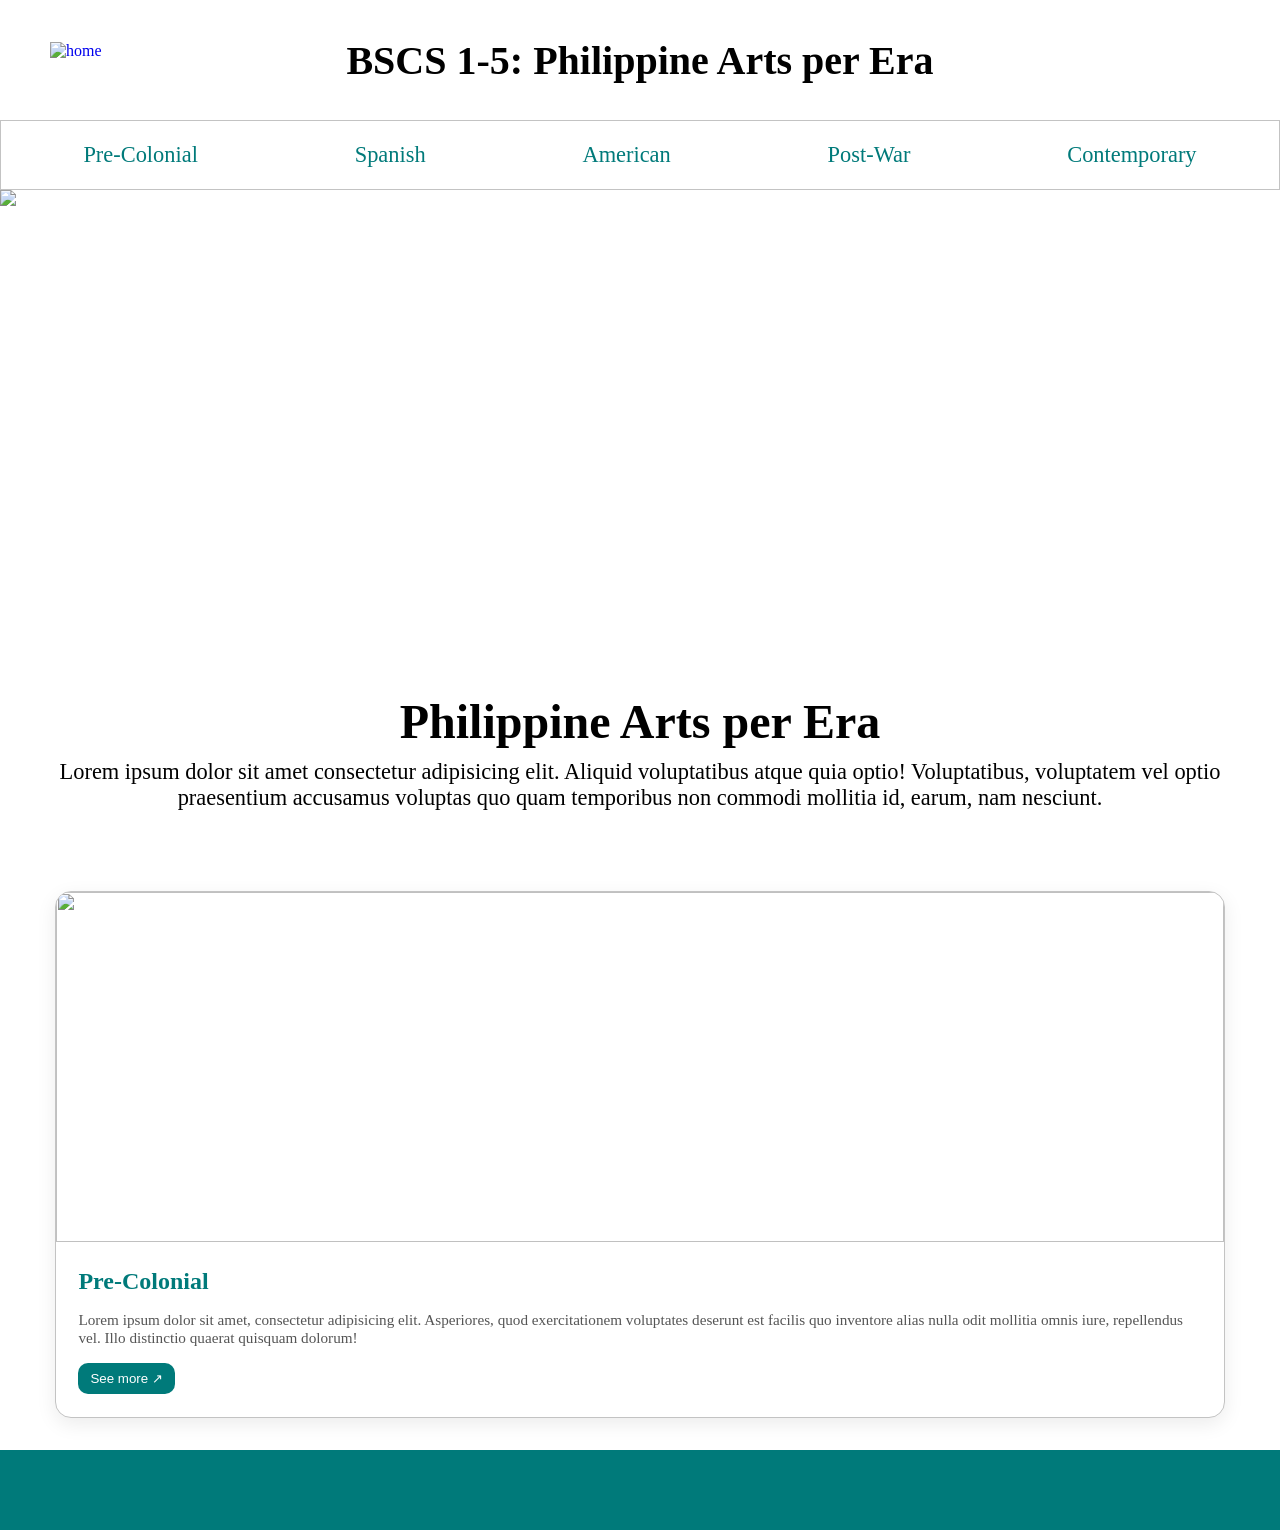
==== index.html @ 831d609d "mm" ====
<!DOCTYPE html>
<html lang="en">
<head>
    <meta charset="UTF-8">
    <meta name="viewport" content="width=device-width, initial-scale=1.0">
    <title>Virtual Art Museum</title>
    <link rel="stylesheet" href="/styles.css">
</head>
<body>
    <nav class="row">
        <div class="nav-contents col">
            <div class="nav-upper row">
                <a class="home-btn" href="/index.html">
                    <img src="/assets/images/home-black.png" alt="home" width="35px">
                </a>
                <h1>BSCS 1-5: Philippine Arts per Era</h1>
            </div>
            <div class="nav-lower row">
                <a href="/era-pages/pre-colonial.html">Pre-Colonial</a>
                <a href="#">Spanish</a>
                <a href="#">American</a>
                <a href="#">Post-War</a>
                <a href="#">Contemporary</a>
            </div>
        </div>
    </nav>

    <main>

        <header class="col">
            <div class="banner">
                <img src="/assets/images/forest-1838705_1920.jpg">
            </div>
            <div class="textbox col">
                <h1>Philippine Arts per Era</h1>
                <p>Lorem ipsum dolor sit amet consectetur adipisicing elit. Aliquid voluptatibus atque quia optio! Voluptatibus, voluptatem vel optio praesentium accusamus voluptas quo quam temporibus non commodi mollitia id, earum, nam nesciunt.</p>
            </div>
        </header>

        <section id="era-board">               

            <article class="era-card col" id="pre-colonial">
                <a class="card-link" href="/era-pages/pre-colonial.html"></a>
                <div class="picture-window">
                    <img src="/assets/images/birds/owl.jpg">
                </div> 
                <div class="textbox col">
                    <h3>Pre-Colonial</h3>
                    <div class="description">
                        Lorem ipsum dolor sit amet, consectetur adipisicing elit. Asperiores, quod exercitationem voluptates deserunt est facilis quo inventore alias nulla odit mollitia omnis iure, repellendus vel. Illo distinctio quaerat quisquam dolorum!
                    </div>
                    <a href="/era-pages/pre-colonial.html">
                        <button>See more ↗</button>
                    </a>
                </div>
            </article>

        </section>

    </main>

    <footer class="row">  

    </footer>
    <script src="script.js"></script>
</body>
</html>
---- styles.css ----
* {
    box-sizing: border-box;
    margin: 0;
    padding: 0;
}
@font-face {
    font-family: kanit;
    src: url(assets/fonts/Kanit-Regular.ttf);
}
html {
    scroll-behavior: smooth;
    scroll-padding-top: 2rem;
}
body {
    overflow-x: hidden;
    font-family: kanit;
}
.row {
    display: flex;
    justify-content: center;
    align-items: center;
    flex-direction: row;
}
.col {
    display: flex;
    justify-content: center;
    align-items: center;
    flex-direction: column;
}
:root {
    --bg-color: white;
    --outline-color: rgb(195, 195, 195);
    --text-color: white;
    --color1: rgb(0, 122, 122);
    --color2: rgb(0, 175, 175);
}


button {
    padding: 8px 12px;
    background-color: var(--color1);
    border-radius: 10px;
    border: none;
    transition: all 0.3s ease;
    color: var(--text-color);
    position: relative;
    z-index: 3;
}
button:hover { 
    background-color: var(--color2);
    scale: 1.1;
    transition: all 0.3s ease;
}
a {
    text-decoration: none;
    z-index: 1;
}



.nav-contents {
    width: 100%;
    background-color: var(--bg-color);
}
.nav-upper {
    height: 120px;
    width: 100%;
    background-color: var(--bg-color);
}
.home-btn {
    position: absolute;
    top: 42px;
    left: 50px;
    margin-right: auto;
    transition: all 0.3s ease;
}
.home-btn:hover {
    scale: 1.1;
    transition: all 0.3s ease;
}
.nav-upper h1 {
    font-size: 2.5rem;
}
.nav-lower {
    height: 70px;
    width: 100%;
    background-color: var(--bg-color);
    border: 1px solid var(--outline-color);
    justify-content: space-around;
    gap: 1.5rem;
    overflow-x: scroll;
    padding: 0 1rem 0 1rem;
    scrollbar-width: thin;
    scrollbar-color: var(--outline-color) var(--bg-color);
}
.nav-lower a {
    color: var(--color1);
    font-size: 1.4rem;
}
.nav-lower a:hover {
    color: var(--color2);
}



header {
    gap: 1rem;
}
.banner {
    height: 440px;
    width: 100vw;
    overflow: hidden;
}
.banner > img {
    object-fit: cover;
    object-position: center;
}
header .textbox {
    padding: 3rem;
    gap: 10px;
    text-align: center;
}
header .textbox h1 {
    font-size: 3rem;
}
header .textbox p {
    font-size: 1.4rem;
}



#era-board {
    display: grid;
    grid-template-columns: repeat(auto-fit, minmax(300px, 1fr));
    gap: 30px;
    padding: 2rem 15px;
    max-width: 1200px;
    margin: 0 auto;
}
.era-card {
    background-color: var(--bg-color);
    border-radius: 16px;
    border: 1px solid var(--outline-color);
    min-height: 365px;
    min-width: 300px;
    justify-content: space-between;
    overflow: hidden;
    box-shadow: 0 6px 20px rgba(0,0,0,0.08);
    transition: transform 0.3s ease, box-shadow 0.3s ease;
    position: relative;

}
.era-card:hover {
    transform: translateY(-12px);
    box-shadow: 0 15px 35px rgba(0,0,0,0.15);
}
.era-card .textbox {
    height: 40%;
    width: 100%;
    padding: 1.4rem;
    gap: 1rem;
    align-items: start;
    justify-content: space-between;
    height: fit-content;
}
.era-card h3 {
    font-size: 1.5rem;
    color: var(--color1);
}
.era-card .description {
    font-size: 0.95rem;
    color: #555;
}
.era-card .picture-window {
    height: fit-content;
    width: 100%;
    overflow: hidden;
}
.picture-window > img {
    object-fit: cover;
    object-position: center;
    height: 350px;
    width: 100%;
}



/* styling for era-pages start */

header .textbox-banner {
    background-color: var(--color1);
    width: 100%;
    padding: 5rem 2rem;
    gap: 10px;
    text-align: center;
}
header .textbox-banner * {
    color: var(--text-color);
}
header .textbox-banner h1 {
    font-size: 2.8rem;
}
header .textbox-banner p {
    font-size: 1.3rem;
}


.featured-art-form, .featured {
  max-width: 1000px;
  margin: 0 auto 50px;
  text-align: center;
  padding: 20px;
  font-size: 1.5rem;
}
.featured-art-form h2, .featured h2 {
    margin: 2.5rem;
}
.featured-card {
  display: flex;
  background: white;
  border-radius: 16px;
  overflow: hidden;
  box-shadow: 0 10px 30px rgba(0,0,0,0.12);
  transition: transform 0.3s ease, box-shadow 0.3s ease;
  max-width: 800px;
  margin: 0 auto;
  z-index: 5;
}
.featured-card:hover {
  transform: translateY(-10px);
  box-shadow: 0 20px 40px rgba(0,0,0,0.18);
}
.featured-card img {
  width: 45%;
  height: auto;
  object-fit: cover;
}
.featured-card > div {
  padding: 30px;
  flex: 1;
  text-align: left;
}
.featured-card h3 {
  margin: 0 0 15px;
  color: var(--color1);
  font-size: 1.8rem;
}
.featured-card p {
  margin: 0;
  font-size: 1.1rem;
  color: #444;
}



.art-form-list {
  max-width: 1200px;
  margin: 0 auto;
  padding-bottom: 2rem;
}
.art-form-list h2 {
  text-align: center;
  margin-bottom: 40px;
  font-size: 2.2rem;
  color: #333;
}

.art-form-grid {
  display: grid;
  grid-template-columns: repeat(auto-fit, minmax(300px, 1fr));
  gap: 30px;
  padding: 0 15px;
}
.art-form-card {
  background: white;
  border-radius: 16px;
  overflow: hidden;
  box-shadow: 0 6px 20px rgba(0,0,0,0.08);
  transition: transform 0.3s ease, box-shadow 0.3s ease;
  transform: translateY(0);
  text-align: center;
  border: 1px solid var(--outline-color);
  height: fit-content;
  min-height: 400px;
  position: relative;
}
.art-form-card:hover {
  transform: translateY(-12px);
  box-shadow: 0 15px 35px rgba(0,0,0,0.15);
}
.art-form-card img {
  width: 100%;
  height: 220px;
  object-fit: cover;
}
.art-form-card h3 {
  margin: 20px 15px 10px;
  font-size: 1.4rem;
  color: var(--color1);
}
.art-form-card p {
  padding: 0 20px 25px;
  margin: 0;
  color: #555;
  font-size: 1rem;
}
.art-form-card button {
    margin-bottom: 1rem;
}
.card-link {
    position: absolute;
    inset: 0;
    z-index: 1;
}

/* styling for era-pages end */



/* footer start */

footer {
    background-color: var(--color1);
    text-align: left;
    padding: 2.5rem;
    color: var(--text-color);
    justify-content: space-evenly;
    flex-wrap: wrap;
    gap: 2rem;
}
footer > * {
    min-width: 300px;
}
footer a {
    color: var(--bg-color);
}

/* footer end */



/* medias start (for responsiveness) */

@media (max-width: 768px) {
    .featured-card {
        flex-direction: column;
    }
    .featured-card img {
        width: 100%;
    }
}
@media screen and (max-width: 750px) {
    .home-btn {
        left: 25px;
    }
    .nav-upper h1 {
        font-size: 2rem;
    }
}
@media screen and (max-width: 500px) {
    .home-btn {
        top: 48px;
    }
    .home-btn img {
        width: 25px;
    }
    .nav-upper h1 {
        font-size: 1.8rem;
    }
}

/* medias end */
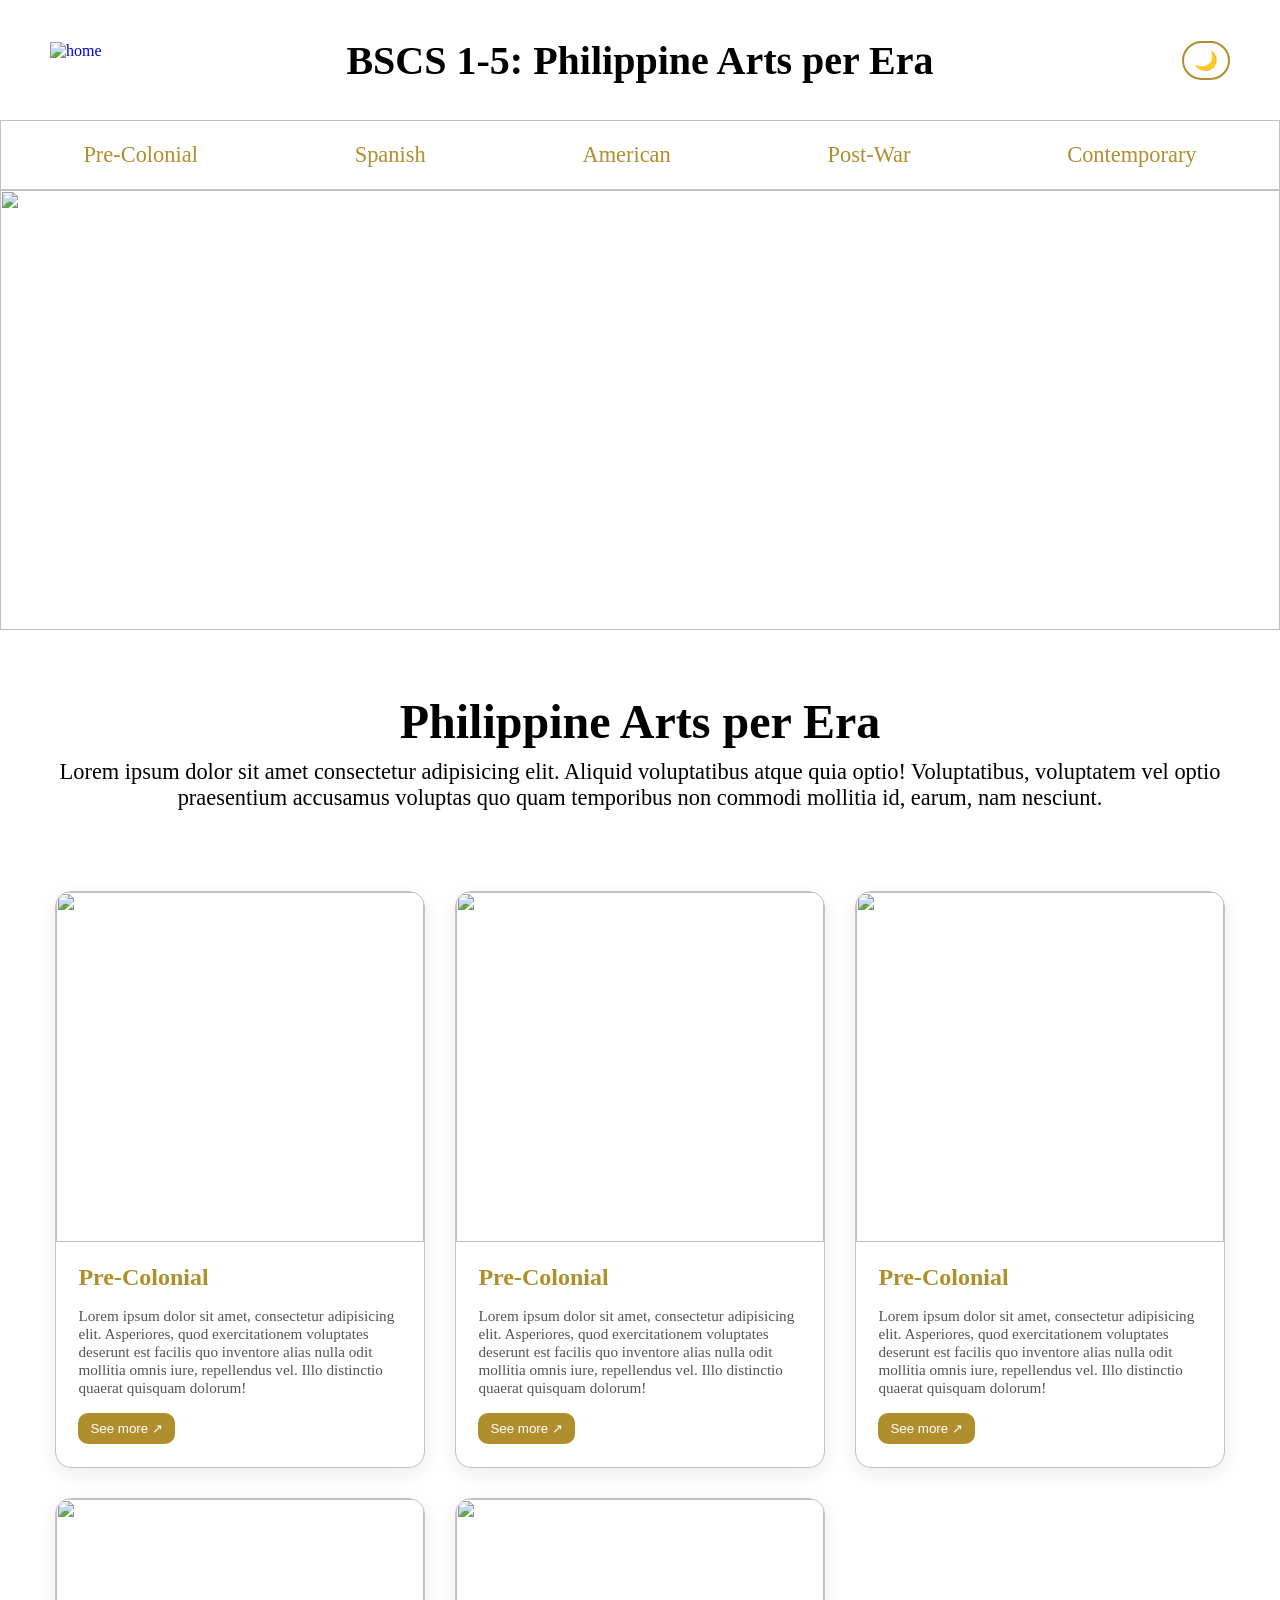
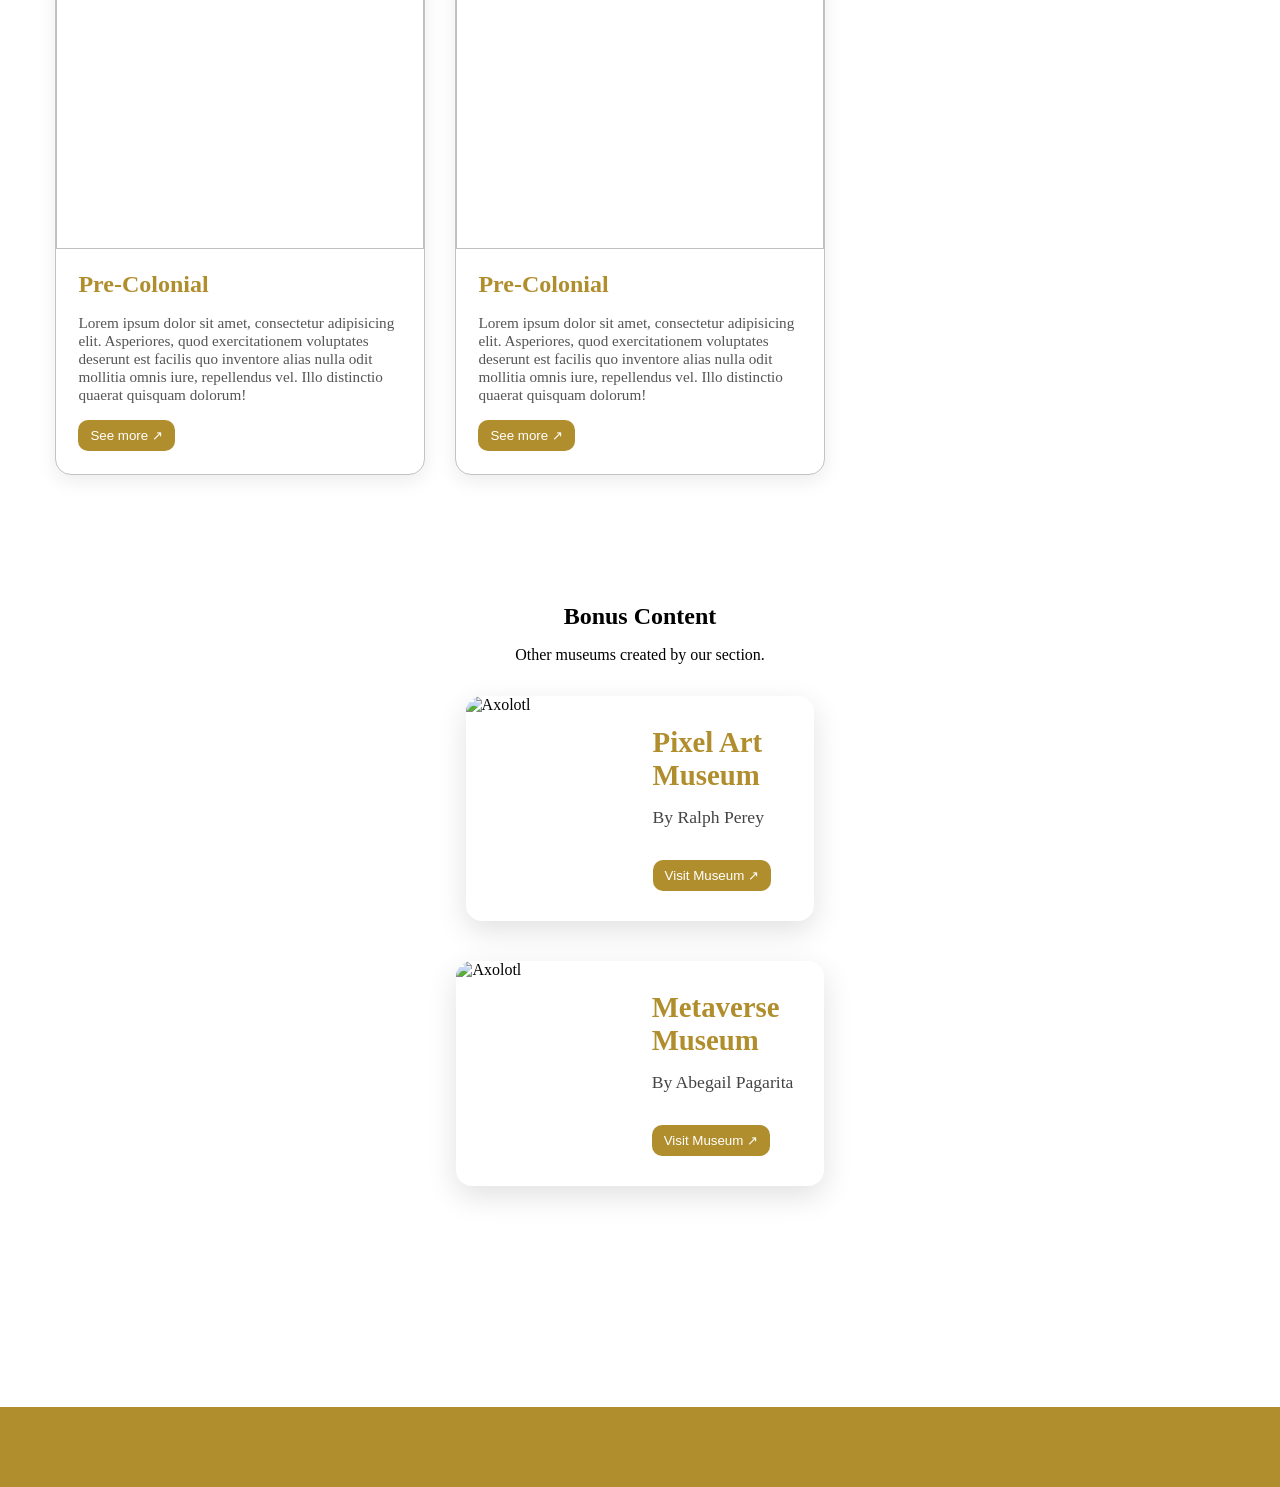
==== commit 29f33cdf: "add snap scroll, bonus section, mobile text fixes." ====
--- a/index.html
+++ b/index.html
@@ -14,6 +14,7 @@
                     <img src="/assets/images/home-black.png" alt="home" width="35px">
                 </a>
                 <h1>BSCS 1-5: Philippine Arts per Era</h1>
+                <button class="theme-toggle" id="theme-toggle">🌙</button> 
             </div>
             <div class="nav-lower row">
                 <a href="/era-pages/pre-colonial.html">Pre-Colonial</a>
@@ -49,12 +50,99 @@
                     <div class="description">
                         Lorem ipsum dolor sit amet, consectetur adipisicing elit. Asperiores, quod exercitationem voluptates deserunt est facilis quo inventore alias nulla odit mollitia omnis iure, repellendus vel. Illo distinctio quaerat quisquam dolorum!
                     </div>
-                    <a href="/era-pages/pre-colonial.html">
-                        <button>See more ↗</button>
-                    </a>
+                    <button onclick="window.location.href='/era-pages/pre-colonial.html'">See more ↗</button>
                 </div>
             </article>
 
+            <article class="era-card col" id="spanish">
+                <a class="card-link" href="/era-pages/pre-colonial.html"></a>
+                <div class="picture-window">
+                    <img src="/assets/images/birds/owl.jpg">
+                </div> 
+                <div class="textbox col">
+                    <h3>Pre-Colonial</h3>
+                    <div class="description">
+                        Lorem ipsum dolor sit amet, consectetur adipisicing elit. Asperiores, quod exercitationem voluptates deserunt est facilis quo inventore alias nulla odit mollitia omnis iure, repellendus vel. Illo distinctio quaerat quisquam dolorum!
+                    </div>
+                    <button onclick="window.location.href='/era-pages/pre-colonial.html'">See more ↗</button>
+                </div>
+            </article>
+
+            <article class="era-card col" id="american">
+                <a class="card-link" href="/era-pages/pre-colonial.html"></a>
+                <div class="picture-window">
+                    <img src="/assets/images/birds/owl.jpg">
+                </div> 
+                <div class="textbox col">
+                    <h3>Pre-Colonial</h3>
+                    <div class="description">
+                        Lorem ipsum dolor sit amet, consectetur adipisicing elit. Asperiores, quod exercitationem voluptates deserunt est facilis quo inventore alias nulla odit mollitia omnis iure, repellendus vel. Illo distinctio quaerat quisquam dolorum!
+                    </div>
+                    <button onclick="window.location.href='/era-pages/pre-colonial.html'">See more ↗</button>
+                </div>
+            </article>
+
+            <article class="era-card col" id="post-war">
+                <a class="card-link" href="/era-pages/pre-colonial.html"></a>
+                <div class="picture-window">
+                    <img src="/assets/images/birds/owl.jpg">
+                </div> 
+                <div class="textbox col">
+                    <h3>Pre-Colonial</h3>
+                    <div class="description">
+                        Lorem ipsum dolor sit amet, consectetur adipisicing elit. Asperiores, quod exercitationem voluptates deserunt est facilis quo inventore alias nulla odit mollitia omnis iure, repellendus vel. Illo distinctio quaerat quisquam dolorum!
+                    </div>
+                    <button onclick="window.location.href='/era-pages/pre-colonial.html'">See more ↗</button>
+                </div>
+            </article>
+
+            <article class="era-card col" id="contemporary">
+                <a class="card-link" href="/era-pages/pre-colonial.html"></a>
+                <div class="picture-window">
+                    <img src="/assets/images/birds/owl.jpg">
+                </div> 
+                <div class="textbox col">
+                    <h3>Pre-Colonial</h3>
+                    <div class="description">
+                        Lorem ipsum dolor sit amet, consectetur adipisicing elit. Asperiores, quod exercitationem voluptates deserunt est facilis quo inventore alias nulla odit mollitia omnis iure, repellendus vel. Illo distinctio quaerat quisquam dolorum!
+                    </div>
+                    <button onclick="window.location.href='/era-pages/pre-colonial.html'">See more ↗</button>
+                </div>
+            </article>
+
+        </section>
+
+        <section id="bonus-content">
+            <div class="textbox col">
+                <h1>Bonus Content</h1>
+                <p>Other museums created by our section.</p>
+            </div>
+            <div class="bonus-div col">
+
+                <article class="featured-card">
+                    <img src="/assets/images/amphibians/axolot.jpg" alt="Axolotl">
+                    <div>
+                        <h3>Pixel Art Museum</h3>
+                        <p>
+                            By Ralph Perey
+                        </p>
+                        <button>Visit Museum ↗</button>
+                    </div>
+                </article>
+
+                <article class="featured-card">
+                    <img src="/assets/images/amphibians/axolot.jpg" alt="Axolotl">
+                    <div>
+                        <h3>Metaverse Museum</h3>
+                        <p>
+                            By Abegail Pagarita
+                        </p>
+                        <button>Visit Museum ↗</button>
+                    </div>
+                </article>
+
+             
+            </div>
         </section>
 
     </main>
@@ -64,4 +152,7 @@
     </footer>
     <script src="script.js"></script>
 </body>
-</html>+</html>
+
+
+
--- a/styles.css
+++ b/styles.css
@@ -7,9 +7,23 @@
     font-family: kanit;
     src: url(assets/fonts/Kanit-Regular.ttf);
 }
+
+/* FADE UP ANIMATION PARA SA WHOLE WEBSITE START */
+@keyframes fadeUp {
+    from {
+        opacity: 0;
+        transform: translateY(30px);
+    }
+    to {
+        opacity: 1;
+        transform: translateY(0);
+    }
+}
+
+/* FADE UP ANIMATION PARA SA WHOLE WEBSITE END */
 html {
     scroll-behavior: smooth;
-    scroll-padding-top: 2rem;
+    scroll-snap-type: y proximity;
 }
 body {
     overflow-x: hidden;
@@ -31,8 +45,8 @@
     --bg-color: white;
     --outline-color: rgb(195, 195, 195);
     --text-color: white;
-    --color1: rgb(0, 122, 122);
-    --color2: rgb(0, 175, 175);
+    --color1: rgb(177, 142, 45);
+    --color2: rgb(136, 104, 0);
 }
 
 
@@ -48,8 +62,8 @@
 }
 button:hover { 
     background-color: var(--color2);
+    transition: all 0.3s ease;
     scale: 1.1;
-    transition: all 0.3s ease;
 }
 a {
     text-decoration: none;
@@ -57,6 +71,9 @@
 }
 
 
+nav {
+    scroll-snap-align: start;
+}
 
 .nav-contents {
     width: 100%;
@@ -107,11 +124,18 @@
     gap: 1rem;
 }
 .banner {
+    display: flex;
+    justify-content: center;
+    align-items: center;
+    flex-direction: row;
+
     height: 440px;
     width: 100vw;
     overflow: hidden;
 }
 .banner > img {
+    width: 100%;
+    height: 100%;
     object-fit: cover;
     object-position: center;
 }
@@ -119,6 +143,7 @@
     padding: 3rem;
     gap: 10px;
     text-align: center;
+    scroll-snap-align: start;
 }
 header .textbox h1 {
     font-size: 3rem;
@@ -136,6 +161,7 @@
     padding: 2rem 15px;
     max-width: 1200px;
     margin: 0 auto;
+    scroll-snap-align: start;
 }
 .era-card {
     background-color: var(--bg-color);
@@ -172,6 +198,11 @@
     color: #555;
 }
 .era-card .picture-window {
+    display: flex;
+    justify-content: center;
+    align-items: center;
+    flex-direction: row;
+
     height: fit-content;
     width: 100%;
     overflow: hidden;
@@ -183,7 +214,63 @@
     width: 100%;
 }
 
-
+/* DARK MODE START */
+
+[data-theme="dark"] {
+    --bg-color: #1a1a1a;
+    --outline-color: rgb(70, 70, 70);
+    --text-color: #f0f0f0;
+    --color1: rgb(210, 170, 60);
+    --color2: rgb(177, 142, 45);
+}
+
+[data-theme="dark"] body {
+    color: #f0f0f0;
+}
+
+[data-theme="dark"] .era-card,
+[data-theme="dark"] .art-form-card,
+[data-theme="dark"] .featured-card {
+    background-color: #2a2a2a;
+}
+
+[data-theme="dark"] .era-card .description,
+[data-theme="dark"] .art-form-card p,
+[data-theme="dark"] .featured-card p {
+    color: #aaa;
+}
+
+/* toggle button */
+.theme-toggle {
+    position: absolute;
+    right: 50px;
+    background: transparent;
+    border: 2px solid var(--color1);
+    font-size: 1.2rem;
+    cursor: pointer;
+    padding: 6px 10px;
+    border-radius: 50px;
+    color: var(--color1);
+}
+.theme-toggle:hover {
+    background-color: var(--color1);
+    color: white;
+    scale: 1.1;
+}
+
+[data-theme="dark"] .art-form-list h2 {
+    color: #f0f0f0;
+}
+
+[data-theme="dark"] .featured-card > div p {
+    color: #aaa;
+}
+
+[data-theme="dark"] body {
+    background-color: var(--bg-color);
+    color: #f0f0f0;
+}
+/* DARK MODE END */
 
 /* styling for era-pages start */
 
@@ -211,13 +298,14 @@
   text-align: center;
   padding: 20px;
   font-size: 1.5rem;
+  scroll-snap-align: start;
 }
 .featured-art-form h2, .featured h2 {
     margin: 2.5rem;
 }
 .featured-card {
   display: flex;
-  background: white;
+  background: var(--bg-color);
   border-radius: 16px;
   overflow: hidden;
   box-shadow: 0 10px 30px rgba(0,0,0,0.12);
@@ -256,7 +344,8 @@
 .art-form-list {
   max-width: 1200px;
   margin: 0 auto;
-  padding-bottom: 2rem;
+  padding-bottom: 7rem;
+  scroll-snap-align: start;
 }
 .art-form-list h2 {
   text-align: center;
@@ -272,7 +361,7 @@
   padding: 0 15px;
 }
 .art-form-card {
-  background: white;
+  background: var(--bg-color);
   border-radius: 16px;
   overflow: hidden;
   box-shadow: 0 6px 20px rgba(0,0,0,0.08);
@@ -317,6 +406,29 @@
 
 
 
+
+#bonus-content {
+    padding: 6rem 6rem 7rem 6rem;
+    scroll-snap-align: start;
+    min-height: 100vh;
+}
+#bonus-content .textbox {
+    gap: 1rem;
+    margin-bottom: 2rem;
+    text-align: center;
+}
+.bonus-div {
+    gap: 2.5rem;
+}
+.bonus-div button {
+    margin-top: 2rem;
+}
+
+
+
+
+
+
 /* footer start */
 
 footer {
@@ -327,6 +439,7 @@
     justify-content: space-evenly;
     flex-wrap: wrap;
     gap: 2rem;
+    scroll-snap-align: start;
 }
 footer > * {
     min-width: 300px;
@@ -340,7 +453,14 @@
 
 
 /* medias start (for responsiveness) */
-
+@media screen and (max-width: 850px) {
+    .nav-upper h1 {
+        font-size: 1.4rem;
+    }
+    .nav-lower a {
+        font-size: 1rem;
+    }
+}
 @media (max-width: 768px) {
     .featured-card {
         flex-direction: column;
@@ -353,19 +473,32 @@
     .home-btn {
         left: 25px;
     }
+    .theme-toggle {
+        right: 25px;
+    }
     .nav-upper h1 {
-        font-size: 2rem;
-    }
-}
-@media screen and (max-width: 500px) {
+        font-size: 1.3rem;
+    }
+    .nav-lower a {
+        font-size: 1rem;
+    }
+
+}
+@media screen and (max-width: 550px) {
     .home-btn {
         top: 48px;
     }
+    .theme-toggle {
+        font-size: 1rem;
+    }
     .home-btn img {
         width: 25px;
     }
     .nav-upper h1 {
-        font-size: 1.8rem;
+        font-size: 1rem;
+    }
+    .nav-lower a {
+        font-size: .7rem;
     }
 }
 
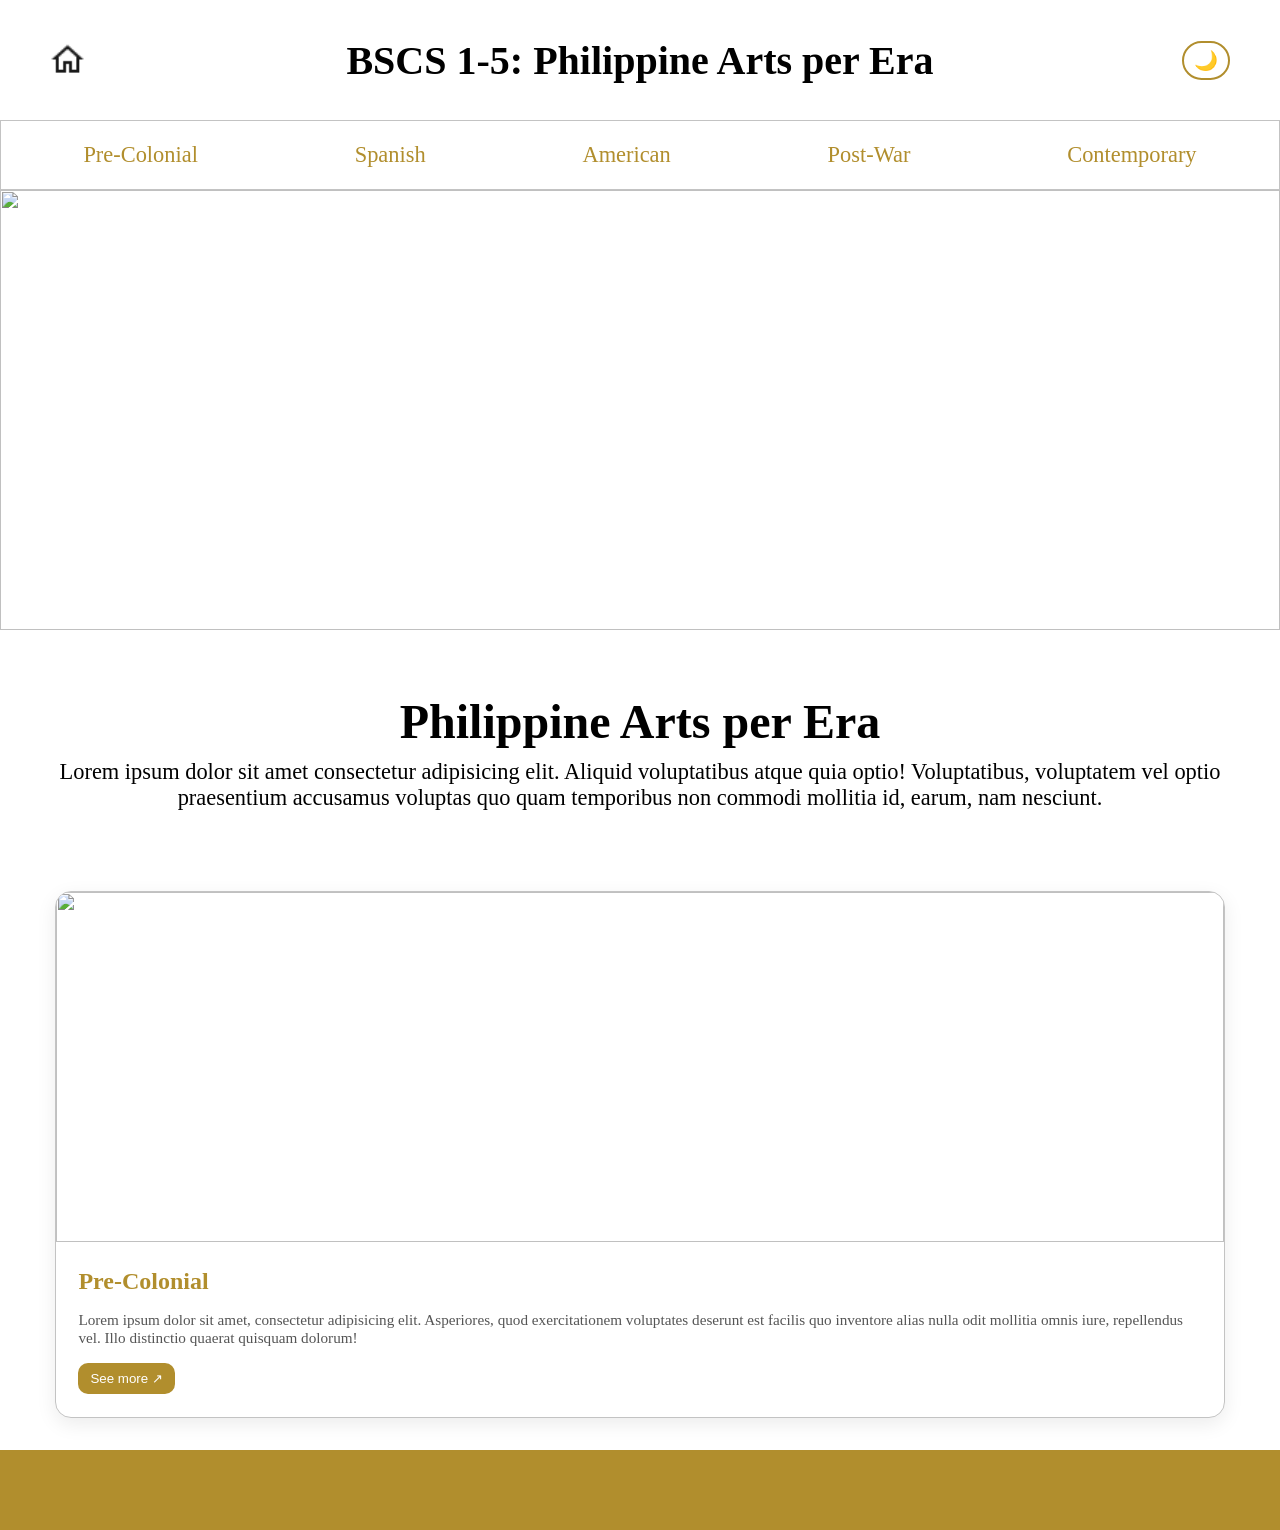
==== commit 26a75bb5: "Merge pull request #1 from KPCP123/main Add dark/light mode toggle, fade up animation, fix banner im" ====
--- a/index.html
+++ b/index.html
@@ -50,99 +50,12 @@
                     <div class="description">
                         Lorem ipsum dolor sit amet, consectetur adipisicing elit. Asperiores, quod exercitationem voluptates deserunt est facilis quo inventore alias nulla odit mollitia omnis iure, repellendus vel. Illo distinctio quaerat quisquam dolorum!
                     </div>
-                    <button onclick="window.location.href='/era-pages/pre-colonial.html'">See more ↗</button>
+                    <a href="/era-pages/pre-colonial.html">
+                        <button>See more ↗</button>
+                    </a>
                 </div>
             </article>
 
-            <article class="era-card col" id="spanish">
-                <a class="card-link" href="/era-pages/pre-colonial.html"></a>
-                <div class="picture-window">
-                    <img src="/assets/images/birds/owl.jpg">
-                </div> 
-                <div class="textbox col">
-                    <h3>Pre-Colonial</h3>
-                    <div class="description">
-                        Lorem ipsum dolor sit amet, consectetur adipisicing elit. Asperiores, quod exercitationem voluptates deserunt est facilis quo inventore alias nulla odit mollitia omnis iure, repellendus vel. Illo distinctio quaerat quisquam dolorum!
-                    </div>
-                    <button onclick="window.location.href='/era-pages/pre-colonial.html'">See more ↗</button>
-                </div>
-            </article>
-
-            <article class="era-card col" id="american">
-                <a class="card-link" href="/era-pages/pre-colonial.html"></a>
-                <div class="picture-window">
-                    <img src="/assets/images/birds/owl.jpg">
-                </div> 
-                <div class="textbox col">
-                    <h3>Pre-Colonial</h3>
-                    <div class="description">
-                        Lorem ipsum dolor sit amet, consectetur adipisicing elit. Asperiores, quod exercitationem voluptates deserunt est facilis quo inventore alias nulla odit mollitia omnis iure, repellendus vel. Illo distinctio quaerat quisquam dolorum!
-                    </div>
-                    <button onclick="window.location.href='/era-pages/pre-colonial.html'">See more ↗</button>
-                </div>
-            </article>
-
-            <article class="era-card col" id="post-war">
-                <a class="card-link" href="/era-pages/pre-colonial.html"></a>
-                <div class="picture-window">
-                    <img src="/assets/images/birds/owl.jpg">
-                </div> 
-                <div class="textbox col">
-                    <h3>Pre-Colonial</h3>
-                    <div class="description">
-                        Lorem ipsum dolor sit amet, consectetur adipisicing elit. Asperiores, quod exercitationem voluptates deserunt est facilis quo inventore alias nulla odit mollitia omnis iure, repellendus vel. Illo distinctio quaerat quisquam dolorum!
-                    </div>
-                    <button onclick="window.location.href='/era-pages/pre-colonial.html'">See more ↗</button>
-                </div>
-            </article>
-
-            <article class="era-card col" id="contemporary">
-                <a class="card-link" href="/era-pages/pre-colonial.html"></a>
-                <div class="picture-window">
-                    <img src="/assets/images/birds/owl.jpg">
-                </div> 
-                <div class="textbox col">
-                    <h3>Pre-Colonial</h3>
-                    <div class="description">
-                        Lorem ipsum dolor sit amet, consectetur adipisicing elit. Asperiores, quod exercitationem voluptates deserunt est facilis quo inventore alias nulla odit mollitia omnis iure, repellendus vel. Illo distinctio quaerat quisquam dolorum!
-                    </div>
-                    <button onclick="window.location.href='/era-pages/pre-colonial.html'">See more ↗</button>
-                </div>
-            </article>
-
-        </section>
-
-        <section id="bonus-content">
-            <div class="textbox col">
-                <h1>Bonus Content</h1>
-                <p>Other museums created by our section.</p>
-            </div>
-            <div class="bonus-div col">
-
-                <article class="featured-card">
-                    <img src="/assets/images/amphibians/axolot.jpg" alt="Axolotl">
-                    <div>
-                        <h3>Pixel Art Museum</h3>
-                        <p>
-                            By Ralph Perey
-                        </p>
-                        <button>Visit Museum ↗</button>
-                    </div>
-                </article>
-
-                <article class="featured-card">
-                    <img src="/assets/images/amphibians/axolot.jpg" alt="Axolotl">
-                    <div>
-                        <h3>Metaverse Museum</h3>
-                        <p>
-                            By Abegail Pagarita
-                        </p>
-                        <button>Visit Museum ↗</button>
-                    </div>
-                </article>
-
-             
-            </div>
         </section>
 
     </main>
@@ -152,7 +65,4 @@
     </footer>
     <script src="script.js"></script>
 </body>
-</html>
-
-
-
+</html>
--- a/styles.css
+++ b/styles.css
@@ -23,7 +23,7 @@
 /* FADE UP ANIMATION PARA SA WHOLE WEBSITE END */
 html {
     scroll-behavior: smooth;
-    scroll-snap-type: y proximity;
+    scroll-padding-top: 2rem;
 }
 body {
     overflow-x: hidden;
@@ -62,8 +62,8 @@
 }
 button:hover { 
     background-color: var(--color2);
+    scale: 1.1;
     transition: all 0.3s ease;
-    scale: 1.1;
 }
 a {
     text-decoration: none;
@@ -71,9 +71,6 @@
 }
 
 
-nav {
-    scroll-snap-align: start;
-}
 
 .nav-contents {
     width: 100%;
@@ -124,11 +121,6 @@
     gap: 1rem;
 }
 .banner {
-    display: flex;
-    justify-content: center;
-    align-items: center;
-    flex-direction: row;
-
     height: 440px;
     width: 100vw;
     overflow: hidden;
@@ -143,7 +135,6 @@
     padding: 3rem;
     gap: 10px;
     text-align: center;
-    scroll-snap-align: start;
 }
 header .textbox h1 {
     font-size: 3rem;
@@ -161,7 +152,6 @@
     padding: 2rem 15px;
     max-width: 1200px;
     margin: 0 auto;
-    scroll-snap-align: start;
 }
 .era-card {
     background-color: var(--bg-color);
@@ -198,11 +188,6 @@
     color: #555;
 }
 .era-card .picture-window {
-    display: flex;
-    justify-content: center;
-    align-items: center;
-    flex-direction: row;
-
     height: fit-content;
     width: 100%;
     overflow: hidden;
@@ -298,7 +283,6 @@
   text-align: center;
   padding: 20px;
   font-size: 1.5rem;
-  scroll-snap-align: start;
 }
 .featured-art-form h2, .featured h2 {
     margin: 2.5rem;
@@ -344,8 +328,7 @@
 .art-form-list {
   max-width: 1200px;
   margin: 0 auto;
-  padding-bottom: 7rem;
-  scroll-snap-align: start;
+  padding-bottom: 2rem;
 }
 .art-form-list h2 {
   text-align: center;
@@ -406,29 +389,6 @@
 
 
 
-
-#bonus-content {
-    padding: 6rem 6rem 7rem 6rem;
-    scroll-snap-align: start;
-    min-height: 100vh;
-}
-#bonus-content .textbox {
-    gap: 1rem;
-    margin-bottom: 2rem;
-    text-align: center;
-}
-.bonus-div {
-    gap: 2.5rem;
-}
-.bonus-div button {
-    margin-top: 2rem;
-}
-
-
-
-
-
-
 /* footer start */
 
 footer {
@@ -439,7 +399,6 @@
     justify-content: space-evenly;
     flex-wrap: wrap;
     gap: 2rem;
-    scroll-snap-align: start;
 }
 footer > * {
     min-width: 300px;
@@ -453,14 +412,7 @@
 
 
 /* medias start (for responsiveness) */
-@media screen and (max-width: 850px) {
-    .nav-upper h1 {
-        font-size: 1.4rem;
-    }
-    .nav-lower a {
-        font-size: 1rem;
-    }
-}
+
 @media (max-width: 768px) {
     .featured-card {
         flex-direction: column;
@@ -473,32 +425,19 @@
     .home-btn {
         left: 25px;
     }
-    .theme-toggle {
-        right: 25px;
-    }
     .nav-upper h1 {
-        font-size: 1.3rem;
-    }
-    .nav-lower a {
-        font-size: 1rem;
-    }
-
-}
-@media screen and (max-width: 550px) {
+        font-size: 2rem;
+    }
+}
+@media screen and (max-width: 500px) {
     .home-btn {
         top: 48px;
     }
-    .theme-toggle {
-        font-size: 1rem;
-    }
     .home-btn img {
         width: 25px;
     }
     .nav-upper h1 {
-        font-size: 1rem;
-    }
-    .nav-lower a {
-        font-size: .7rem;
+        font-size: 1.8rem;
     }
 }
 
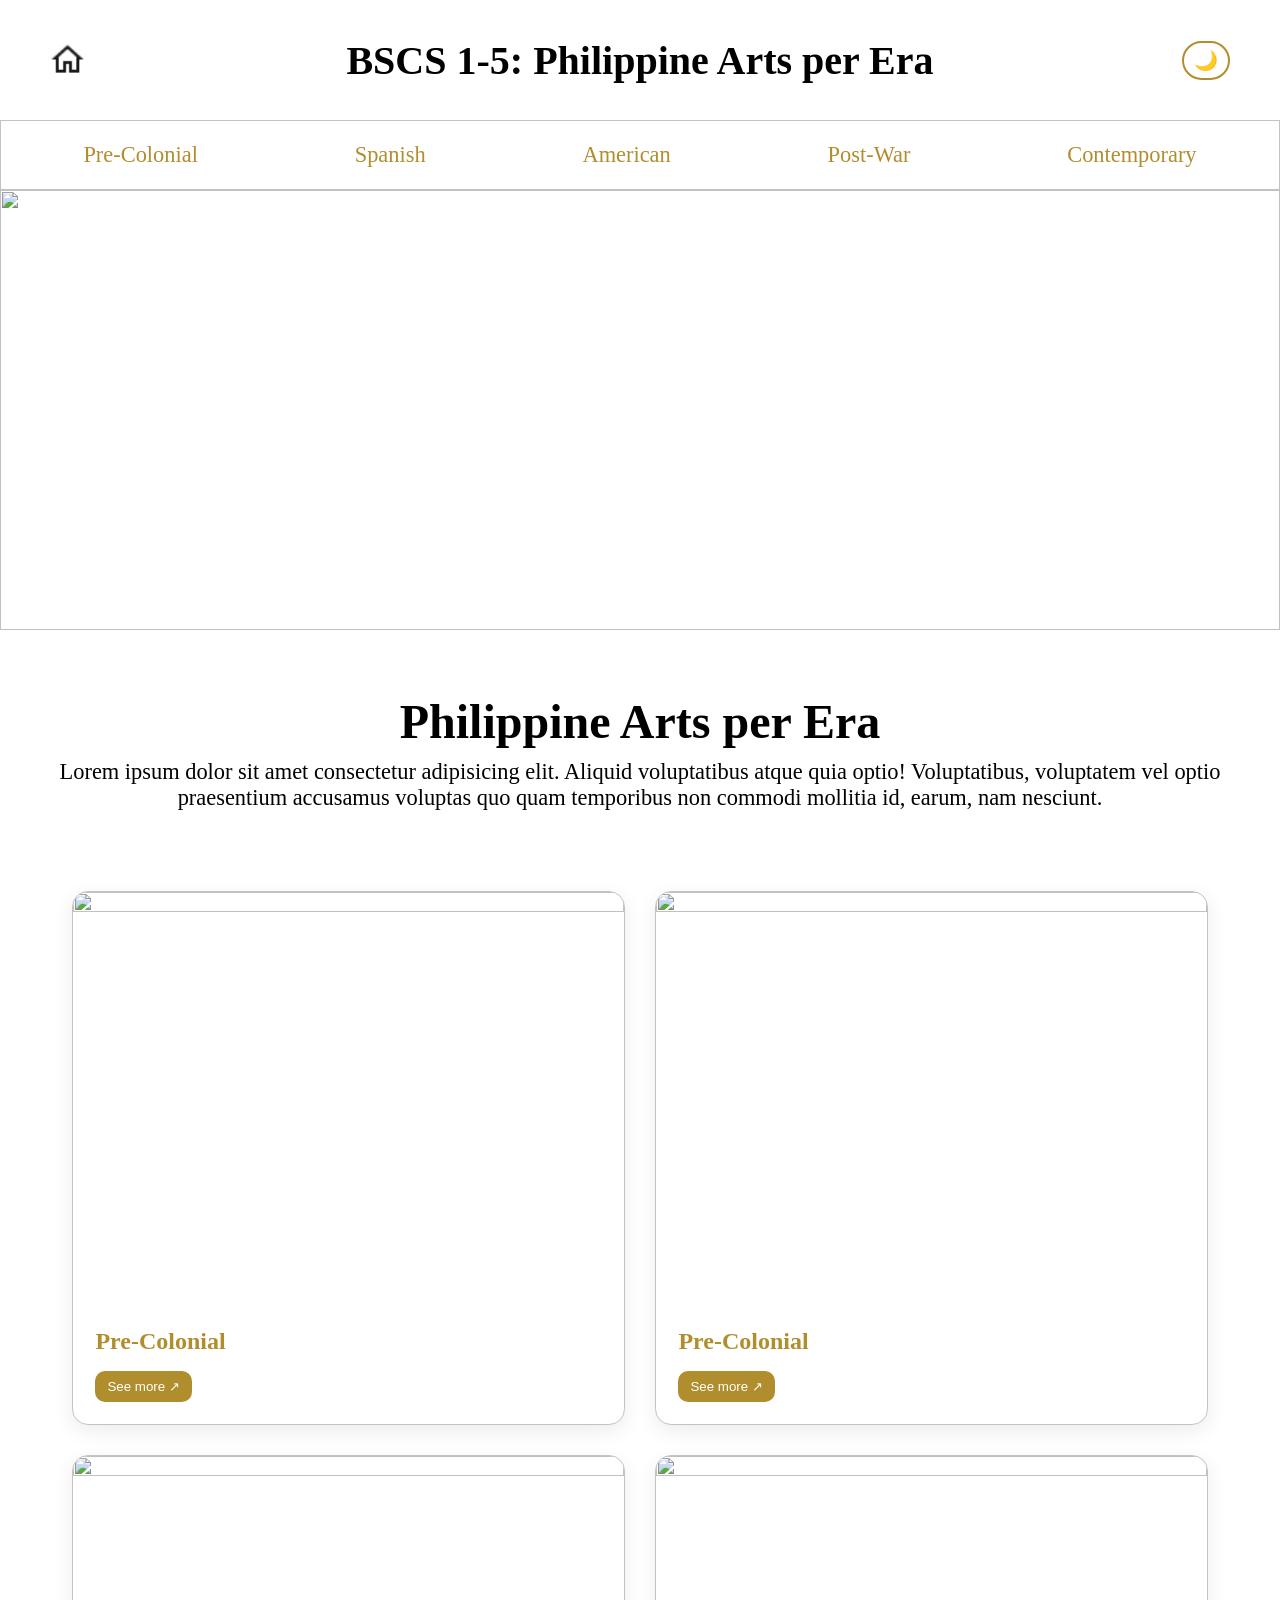
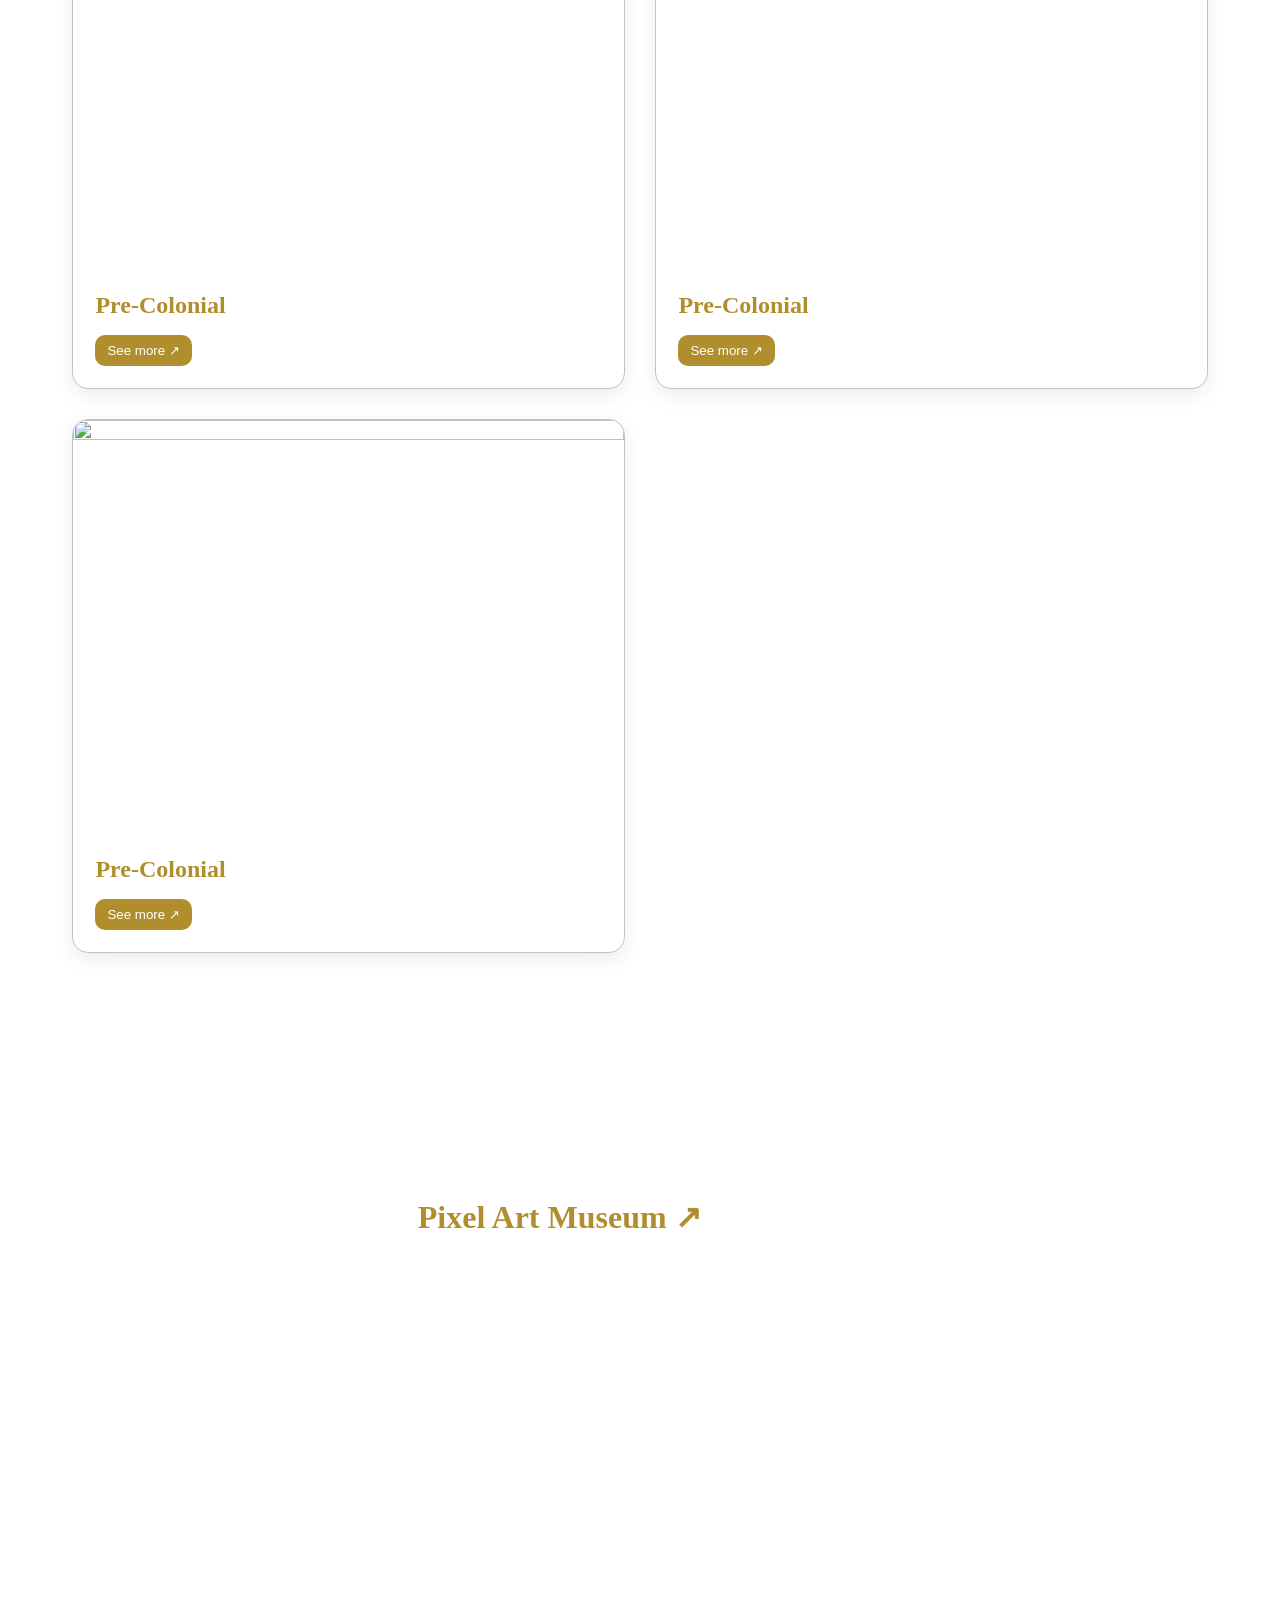
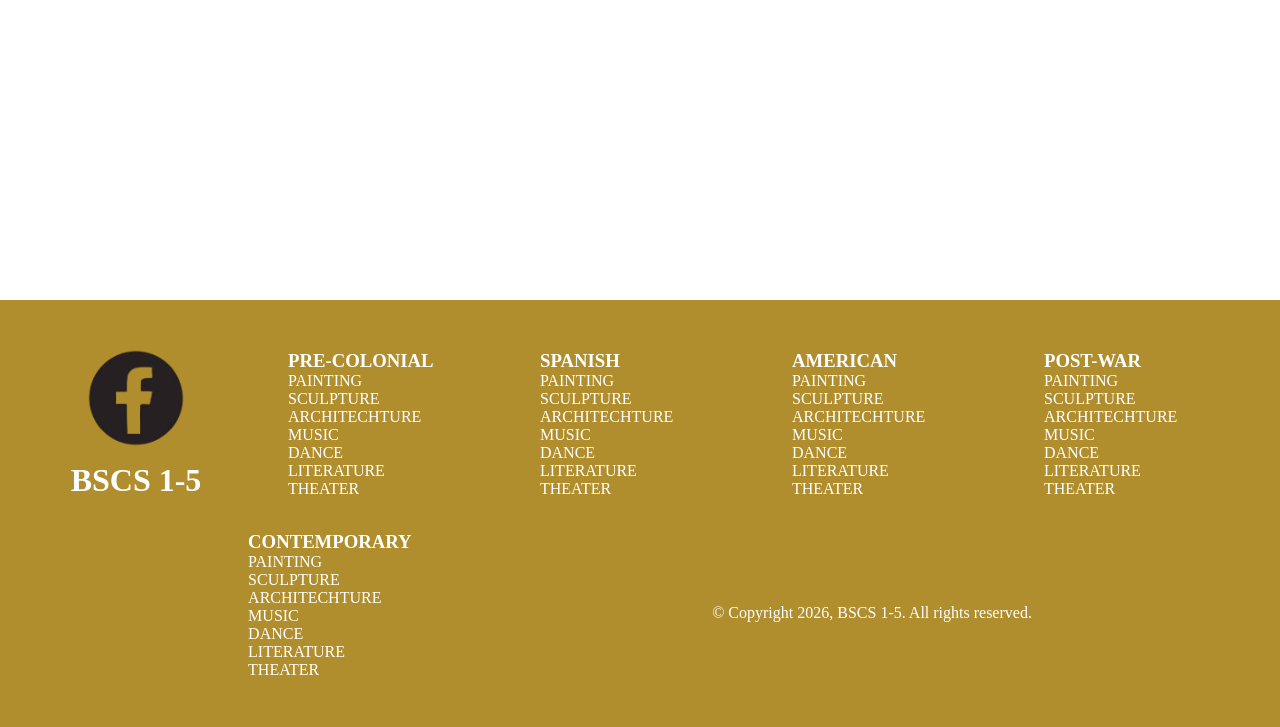
==== commit c3b6dce5: "afdfsd" ====
--- a/index.html
+++ b/index.html
@@ -17,7 +17,7 @@
                 <button class="theme-toggle" id="theme-toggle">🌙</button> 
             </div>
             <div class="nav-lower row">
-                <a href="/era-pages/pre-colonial.html">Pre-Colonial</a>
+                <a href="#">Pre-Colonial</a>
                 <a href="#">Spanish</a>
                 <a href="#">American</a>
                 <a href="#">Post-War</a>
@@ -30,7 +30,7 @@
 
         <header class="col">
             <div class="banner">
-                <img src="/assets/images/forest-1838705_1920.jpg">
+                <img src="/assets/images/pre-colonial/lit/baybayin.jpg">
             </div>
             <div class="textbox col">
                 <h1>Philippine Arts per Era</h1>
@@ -43,26 +43,143 @@
             <article class="era-card col" id="pre-colonial">
                 <a class="card-link" href="/era-pages/pre-colonial.html"></a>
                 <div class="picture-window">
+                    <img src="/assets/images/pre-colonial/lit/baybayin.jpg">
+                </div> 
+                <div class="textbox col">
+                    <h3>Pre-Colonial</h3>
+                    <button onclick="window.location.href='/era-pages/pre-colonial.html'">See more ↗</button>
+                </div>
+            </article>
+
+            <article class="era-card col" id="spanish">
+                <a class="card-link" href="/era-pages/pre-colonial.html"></a>
+                <div class="picture-window">
                     <img src="/assets/images/birds/owl.jpg">
                 </div> 
                 <div class="textbox col">
                     <h3>Pre-Colonial</h3>
-                    <div class="description">
-                        Lorem ipsum dolor sit amet, consectetur adipisicing elit. Asperiores, quod exercitationem voluptates deserunt est facilis quo inventore alias nulla odit mollitia omnis iure, repellendus vel. Illo distinctio quaerat quisquam dolorum!
-                    </div>
-                    <a href="/era-pages/pre-colonial.html">
-                        <button>See more ↗</button>
-                    </a>
+                    <button onclick="window.location.href='/era-pages/pre-colonial.html'">See more ↗</button>
+                </div>
+            </article>
+
+            <article class="era-card col" id="american">
+                <a class="card-link" href="/era-pages/pre-colonial.html"></a>
+                <div class="picture-window">
+                    <img src="/assets/images/birds/owl.jpg">
+                </div> 
+                <div class="textbox col">
+                    <h3>Pre-Colonial</h3>
+                    <button onclick="window.location.href='/era-pages/pre-colonial.html'">See more ↗</button>
+                </div>
+            </article>
+
+            <article class="era-card col" id="post-war">
+                <a class="card-link" href="/era-pages/pre-colonial.html"></a>
+                <div class="picture-window">
+                    <img src="/assets/images/birds/owl.jpg">
+                </div> 
+                <div class="textbox col">
+                    <h3>Pre-Colonial</h3>
+                    <button onclick="window.location.href='/era-pages/pre-colonial.html'">See more ↗</button>
+                </div>
+            </article>
+
+            <article class="era-card col" id="contemporary">
+                <a class="card-link" href="/era-pages/pre-colonial.html"></a>
+                <div class="picture-window">
+                    <img src="/assets/images/birds/owl.jpg">
+                </div> 
+                <div class="textbox col">
+                    <h3>Pre-Colonial</h3>
+                    <button onclick="window.location.href='/era-pages/pre-colonial.html'">See more ↗</button>
                 </div>
             </article>
 
         </section>
 
+        <section id="bonus-content">
+            <div class="textbox col">
+                <h1>Bonus Content</h1>
+                <p>Other museums created by our section.</p>
+            </div>
+            <div class="bonus-div col">
+
+                <div class="bonus-details">
+                    <a href="https://han-nah.netlify.app/" target="_blank">
+                        <h3>Pixel Art Museum ↗<span> By Ralph Perey </span> </h3>
+                        
+                    </a>
+                    
+                </div>
+                
+                <iframe src="https://han-nah.netlify.app/" frameborder="0"></iframe>
+
+            </div>
+        </section>
+
     </main>
-
-    <footer class="row">  
-
+    <footer>
+        <div class="col">
+            <a href="https://www.facebook.com/profile.php?id=61581156080257" target="_blank" class="FB">
+                <img src="/assets/images/Footer/images__3_-removebg-preview.png" alt="Fb Page" height='100px' width='100px'>
+            </a>
+            <h1>BSCS 1-5</h1>
+        </div>
+        <ul> 
+            <h3>PRE-COLONIAL</h3>
+            <li><a href="#"> PAINTING </a></li>
+            <li><a href="#"> SCULPTURE </a></li>
+            <li><a href="#"> ARCHITECHTURE </a></li>
+            <li><a href="#"> MUSIC </a></li>
+            <li><a href="#"> DANCE </a></li>
+            <li><a href="#"> LITERATURE </a></li>
+            <li><a href="#"> THEATER </a></li>
+        </ul>
+        <ul> 
+            <h3>SPANISH</h3>
+            <li><a href="#"> PAINTING </a></li>
+            <li><a href="#"> SCULPTURE </a></li>
+            <li><a href="#"> ARCHITECHTURE </a></li>
+            <li><a href="#"> MUSIC </a></li>
+            <li><a href="#"> DANCE </a></li>
+            <li><a href="#"> LITERATURE </a></li>
+            <li><a href="#"> THEATER </a></li>
+        </ul>
+        <ul> 
+            <h3>AMERICAN</h3>
+            <li><a href="#"> PAINTING </a></li>
+            <li><a href="#"> SCULPTURE </a></li>
+            <li><a href="#"> ARCHITECHTURE </a></li>
+            <li><a href="#"> MUSIC </a></li>
+            <li><a href="#"> DANCE </a></li>
+            <li><a href="#"> LITERATURE </a></li>
+            <li><a href="#"> THEATER </a></li>
+        </ul>
+        <ul> 
+            <h3>POST-WAR</h3>
+            <li><a href="#"> PAINTING </a></li>
+            <li><a href="#"> SCULPTURE </a></li>
+            <li><a href="#"> ARCHITECHTURE </a></li>
+            <li><a href="#"> MUSIC </a></li>
+            <li><a href="#"> DANCE </a></li>
+            <li><a href="#"> LITERATURE </a></li>
+            <li><a href="#"> THEATER </a></li>
+        </ul>
+        <ul> 
+            <h3>CONTEMPORARY</h3>
+            <li><a href="#"> PAINTING </a></li>
+            <li><a href="#"> SCULPTURE </a></li>
+            <li><a href="#"> ARCHITECHTURE </a></li>
+            <li><a href="#"> MUSIC </a></li>
+            <li><a href="#"> DANCE </a></li>
+            <li><a href="#"> LITERATURE </a></li>
+            <li><a href="#"> THEATER </a></li>
+        </ul>
+        <span>© Copyright 2026, BSCS 1-5. All rights reserved.</span>
     </footer>
     <script src="script.js"></script>
 </body>
-</html>+</html>
+
+
+
--- a/styles.css
+++ b/styles.css
@@ -23,7 +23,7 @@
 /* FADE UP ANIMATION PARA SA WHOLE WEBSITE END */
 html {
     scroll-behavior: smooth;
-    scroll-padding-top: 2rem;
+    scroll-snap-type: y proximity;
 }
 body {
     overflow-x: hidden;
@@ -62,8 +62,8 @@
 }
 button:hover { 
     background-color: var(--color2);
+    transition: all 0.3s ease;
     scale: 1.1;
-    transition: all 0.3s ease;
 }
 a {
     text-decoration: none;
@@ -71,6 +71,9 @@
 }
 
 
+nav {
+    scroll-snap-align: start;
+}
 
 .nav-contents {
     width: 100%;
@@ -121,6 +124,11 @@
     gap: 1rem;
 }
 .banner {
+    display: flex;
+    justify-content: center;
+    align-items: center;
+    flex-direction: row;
+
     height: 440px;
     width: 100vw;
     overflow: hidden;
@@ -135,6 +143,7 @@
     padding: 3rem;
     gap: 10px;
     text-align: center;
+    scroll-snap-align: start;
 }
 header .textbox h1 {
     font-size: 3rem;
@@ -147,12 +156,14 @@
 
 #era-board {
     display: grid;
-    grid-template-columns: repeat(auto-fit, minmax(300px, 1fr));
+    grid-template-columns: repeat(auto-fit, minmax(360px, 1fr));
     gap: 30px;
-    padding: 2rem 15px;
+    padding: 2rem 2rem;
     max-width: 1200px;
     margin: 0 auto;
-}
+    scroll-snap-align: start;
+}
+
 .era-card {
     background-color: var(--bg-color);
     border-radius: 16px;
@@ -164,7 +175,6 @@
     box-shadow: 0 6px 20px rgba(0,0,0,0.08);
     transition: transform 0.3s ease, box-shadow 0.3s ease;
     position: relative;
-
 }
 .era-card:hover {
     transform: translateY(-12px);
@@ -188,6 +198,11 @@
     color: #555;
 }
 .era-card .picture-window {
+    display: flex;
+    justify-content: center;
+    align-items: center;
+    flex-direction: row;
+
     height: fit-content;
     width: 100%;
     overflow: hidden;
@@ -195,7 +210,7 @@
 .picture-window > img {
     object-fit: cover;
     object-position: center;
-    height: 350px;
+    aspect-ratio: 4/3;
     width: 100%;
 }
 
@@ -255,6 +270,10 @@
     background-color: var(--bg-color);
     color: #f0f0f0;
 }
+[data-theme="dark"] footer a:hover {
+    color: white;
+    transition: color 0.3s ease-in-out;
+}
 /* DARK MODE END */
 
 /* styling for era-pages start */
@@ -275,17 +294,21 @@
 header .textbox-banner p {
     font-size: 1.3rem;
 }
+
+
+
+
 
 
 .featured-art-form, .featured {
   max-width: 1000px;
   margin: 0 auto 50px;
   text-align: center;
-  padding: 20px;
+  padding: 0 2rem 2rem;
   font-size: 1.5rem;
 }
 .featured-art-form h2, .featured h2 {
-    margin: 2.5rem;
+    margin: 0 2.5rem 2.5rem;
 }
 .featured-card {
   display: flex;
@@ -294,15 +317,16 @@
   overflow: hidden;
   box-shadow: 0 10px 30px rgba(0,0,0,0.12);
   transition: transform 0.3s ease, box-shadow 0.3s ease;
-  max-width: 800px;
+  max-width: 1000px;
   margin: 0 auto;
   z-index: 5;
+  position: relative;
 }
 .featured-card:hover {
   transform: translateY(-10px);
   box-shadow: 0 20px 40px rgba(0,0,0,0.18);
 }
-.featured-card img {
+.featured-card img, .featured-card video {
   width: 45%;
   height: auto;
   object-fit: cover;
@@ -328,7 +352,7 @@
 .art-form-list {
   max-width: 1200px;
   margin: 0 auto;
-  padding-bottom: 2rem;
+  padding-bottom: 7rem;
 }
 .art-form-list h2 {
   text-align: center;
@@ -339,9 +363,9 @@
 
 .art-form-grid {
   display: grid;
-  grid-template-columns: repeat(auto-fit, minmax(300px, 1fr));
+  grid-template-columns: repeat(auto-fit, minmax(400px, 1fr));
   gap: 30px;
-  padding: 0 15px;
+  padding: 0 2rem;
 }
 .art-form-card {
   background: var(--bg-color);
@@ -350,25 +374,26 @@
   box-shadow: 0 6px 20px rgba(0,0,0,0.08);
   transition: transform 0.3s ease, box-shadow 0.3s ease;
   transform: translateY(0);
-  text-align: center;
+  text-align: left;
   border: 1px solid var(--outline-color);
   height: fit-content;
-  min-height: 400px;
   position: relative;
+  padding-bottom: 1rem;
 }
 .art-form-card:hover {
   transform: translateY(-12px);
   box-shadow: 0 15px 35px rgba(0,0,0,0.15);
 }
-.art-form-card img {
+.art-form-card img, .art-form-card video {
   width: 100%;
-  height: 220px;
+  aspect-ratio: 7/4;
   object-fit: cover;
 }
 .art-form-card h3 {
-  margin: 20px 15px 10px;
-  font-size: 1.4rem;
+  margin: 1rem;
+  font-size: 2rem;
   color: var(--color1);
+    text-align: center;
 }
 .art-form-card p {
   padding: 0 20px 25px;
@@ -377,7 +402,8 @@
   font-size: 1rem;
 }
 .art-form-card button {
-    margin-bottom: 1rem;
+    margin-bottom: 2rem;
+    margin-left: 2rem;
 }
 .card-link {
     position: absolute;
@@ -388,56 +414,164 @@
 /* styling for era-pages end */
 
 
+#bonus-content {
+    padding: 6rem 2rem 7rem 2rem;
+    scroll-snap-align: start;
+    min-height: 100vh;
+}
+#bonus-content h1 {
+    font-size: 2.5rem;
+}
+#bonus-content p {
+    font-size: 1.2rem;
+}
+.bonus-div {
+    gap: 3rem;
+}
+
+#bonus-content h3 {
+    font-size: 2rem;
+    color: var(--color1);
+}
+#bonus-content span {
+    margin-left: 1rem;
+    font-size: 1.3rem;
+    color: var(--text-color);
+}
+.bonus-details {
+    align-self: left;
+    scroll-snap-align: start;
+    padding-top: 3rem;
+}
+
+
+.audio-container {
+    position: absolute;
+    bottom: 0;
+    left: 0;
+    width: 100%;
+}
+.art-form-card .audio-container {
+    top: 2rem;
+    left: 2rem;
+}
+iframe {
+    width: 70vw;
+    border-radius: 10px;
+    aspect-ratio: 16/9;
+}
+
+
+
 
 /* footer start */
 
 footer {
     background-color: var(--color1);
     text-align: left;
-    padding: 2.5rem;
-    color: var(--text-color);
+    padding: 3rem 1rem;
+    color: var(--bg-color);
+    display: flex;
+    align-items: center;
     justify-content: space-evenly;
     flex-wrap: wrap;
     gap: 2rem;
-}
-footer > * {
-    min-width: 300px;
+    scroll-snap-align: start;
+}
+footer > div {
+    gap: 10px;
+}
+footer img:hover {
+    scale: 1.1;
+    transition: all 0.3s ease;
 }
 footer a {
     color: var(--bg-color);
-}
-
+    transition: all 0.3s ease;
+}
+footer a:hover {
+    color: black;
+    transition: all 0.3s ease;
+}
+footer > * {
+    min-width: 200px;
+}
+footer ul {
+    list-style: none;
+}
+footer span {
+    margin-top: 1rem;
+}
 /* footer end */
 
 
 
 /* medias start (for responsiveness) */
-
+@media screen and (max-width: 850px) {
+    .nav-upper h1 {
+        font-size: 1.4rem;
+    }
+    .nav-lower a {
+        font-size: 1rem;
+    }
+}
 @media (max-width: 768px) {
     .featured-card {
         flex-direction: column;
     }
-    .featured-card img {
+    .featured-card {
         width: 100%;
     }
+    .featured-card > img {
+        width: 100%;
+        aspect-ratio: 5/3;
+    }
+    .audio-container {
+        position: absolute;
+        top: 0;
+        left: 0;
+    }
+    .art-form-card .audio-container {
+        top: 2rem;
+        left: 2rem;
+    }
+
 }
 @media screen and (max-width: 750px) {
     .home-btn {
         left: 25px;
     }
+    .theme-toggle {
+        right: 25px;
+    }
     .nav-upper h1 {
-        font-size: 2rem;
-    }
-}
-@media screen and (max-width: 500px) {
+        font-size: 1.3rem;
+    }
+    .nav-lower a {
+        font-size: 1rem;
+    }
+
+}
+@media screen and (max-width: 550px) {
     .home-btn {
         top: 48px;
     }
+    .theme-toggle {
+        font-size: 1rem;
+    }
     .home-btn img {
         width: 25px;
     }
     .nav-upper h1 {
-        font-size: 1.8rem;
+        font-size: 1rem;
+    }
+    .nav-lower a {
+        font-size: .7rem;
+    }
+}
+@media screen and (max-width: 480px) {
+    .art-form-grid {
+        grid-template-columns: repeat(auto-fit, minmax(300px, 1fr));
     }
 }
 
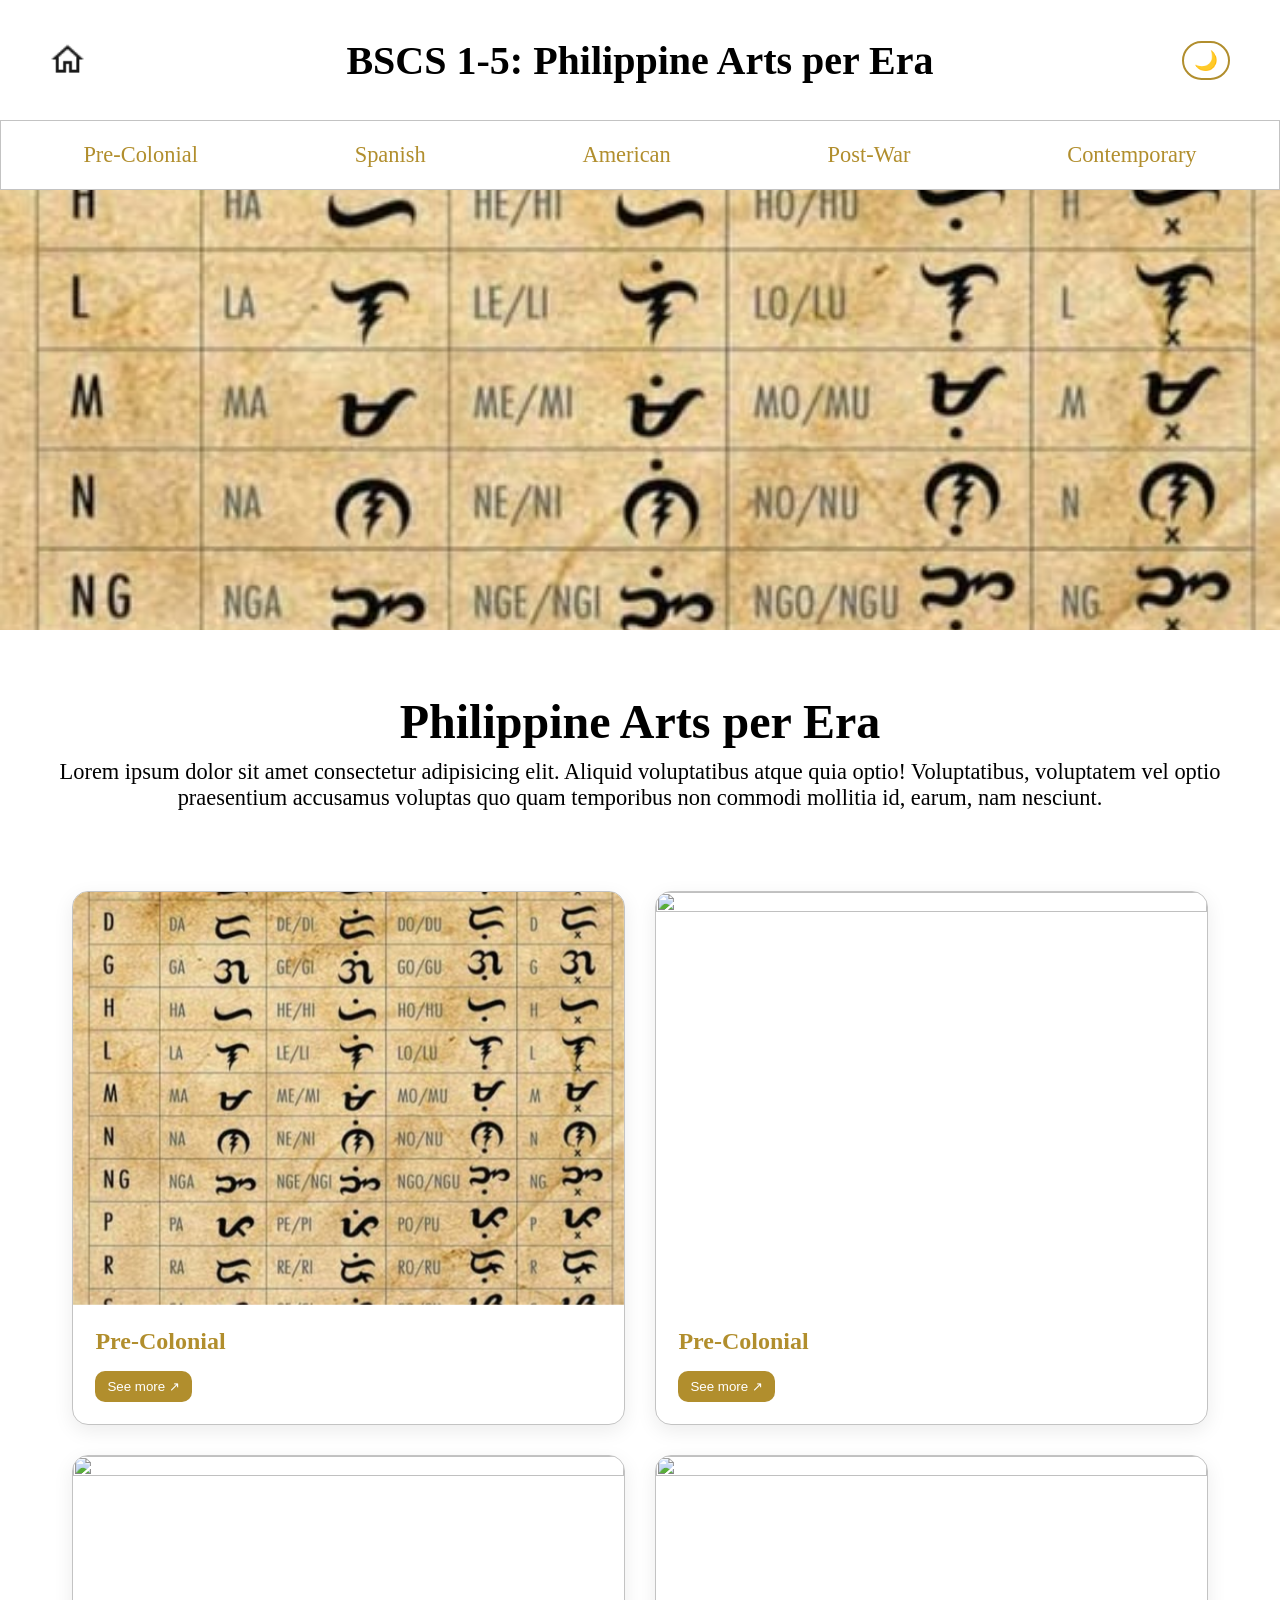
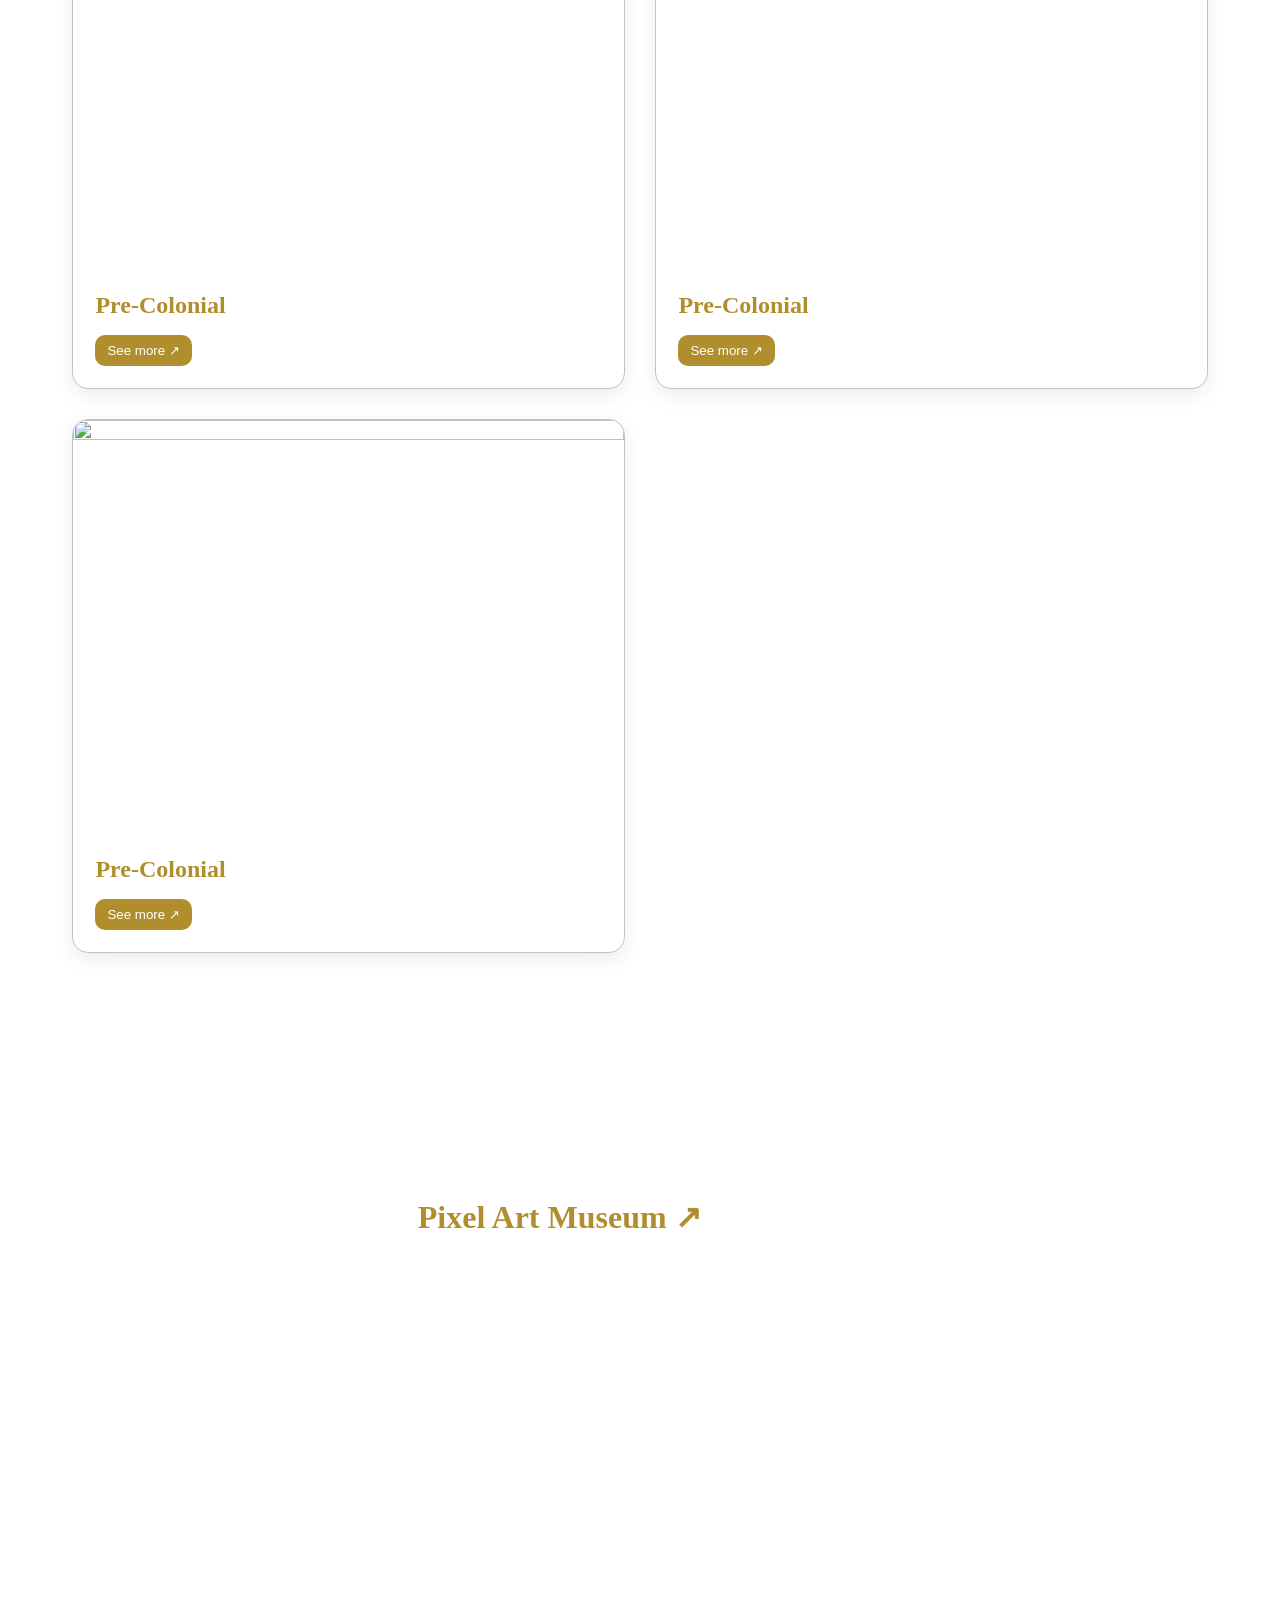
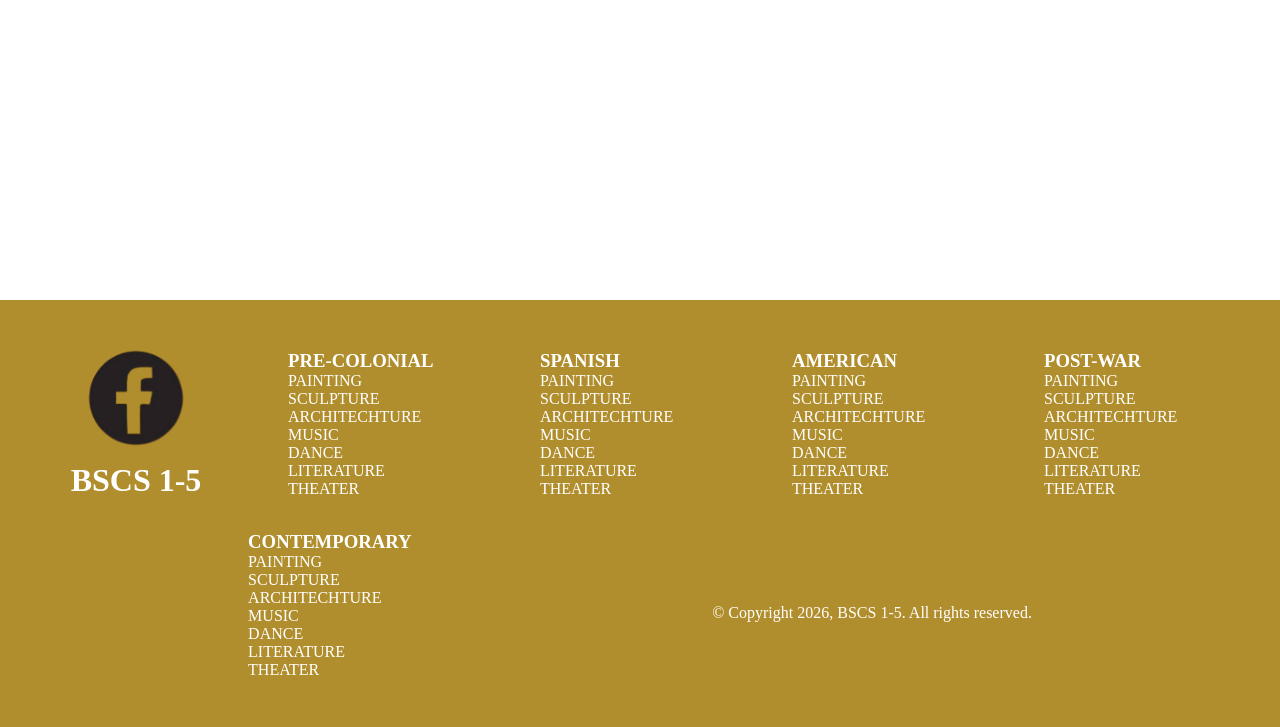
==== commit 8a50203b: "pre-col painting page" ====
--- a/index.html
+++ b/index.html
@@ -30,7 +30,7 @@
 
         <header class="col">
             <div class="banner">
-                <img src="/assets/images/pre-colonial/lit/baybayin.jpg">
+                <img src="/assets/images/pre-colonial/LITERATURE/baybayin.jpg">
             </div>
             <div class="textbox col">
                 <h1>Philippine Arts per Era</h1>
@@ -43,7 +43,7 @@
             <article class="era-card col" id="pre-colonial">
                 <a class="card-link" href="/era-pages/pre-colonial.html"></a>
                 <div class="picture-window">
-                    <img src="/assets/images/pre-colonial/lit/baybayin.jpg">
+                    <img src="/assets/images/pre-colonial/LITERATURE/baybayin.jpg">
                 </div> 
                 <div class="textbox col">
                     <h3>Pre-Colonial</h3>
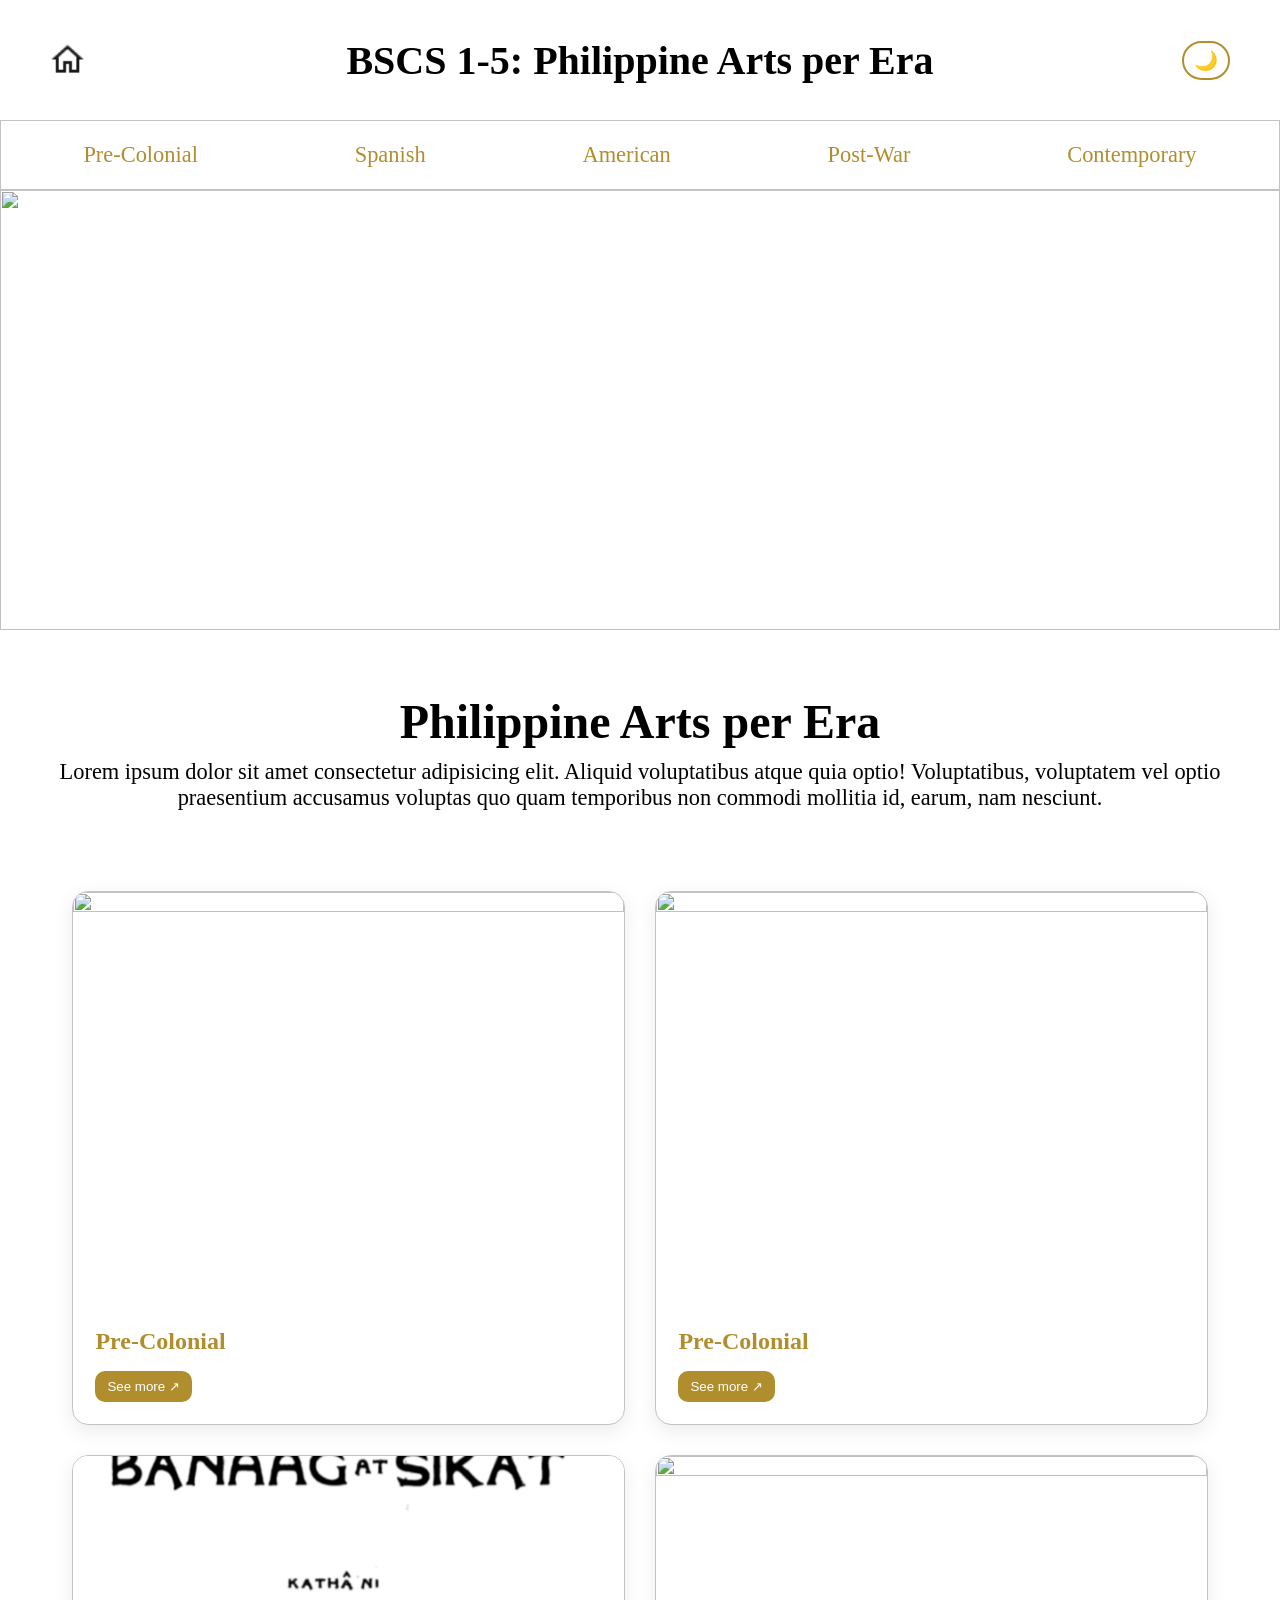
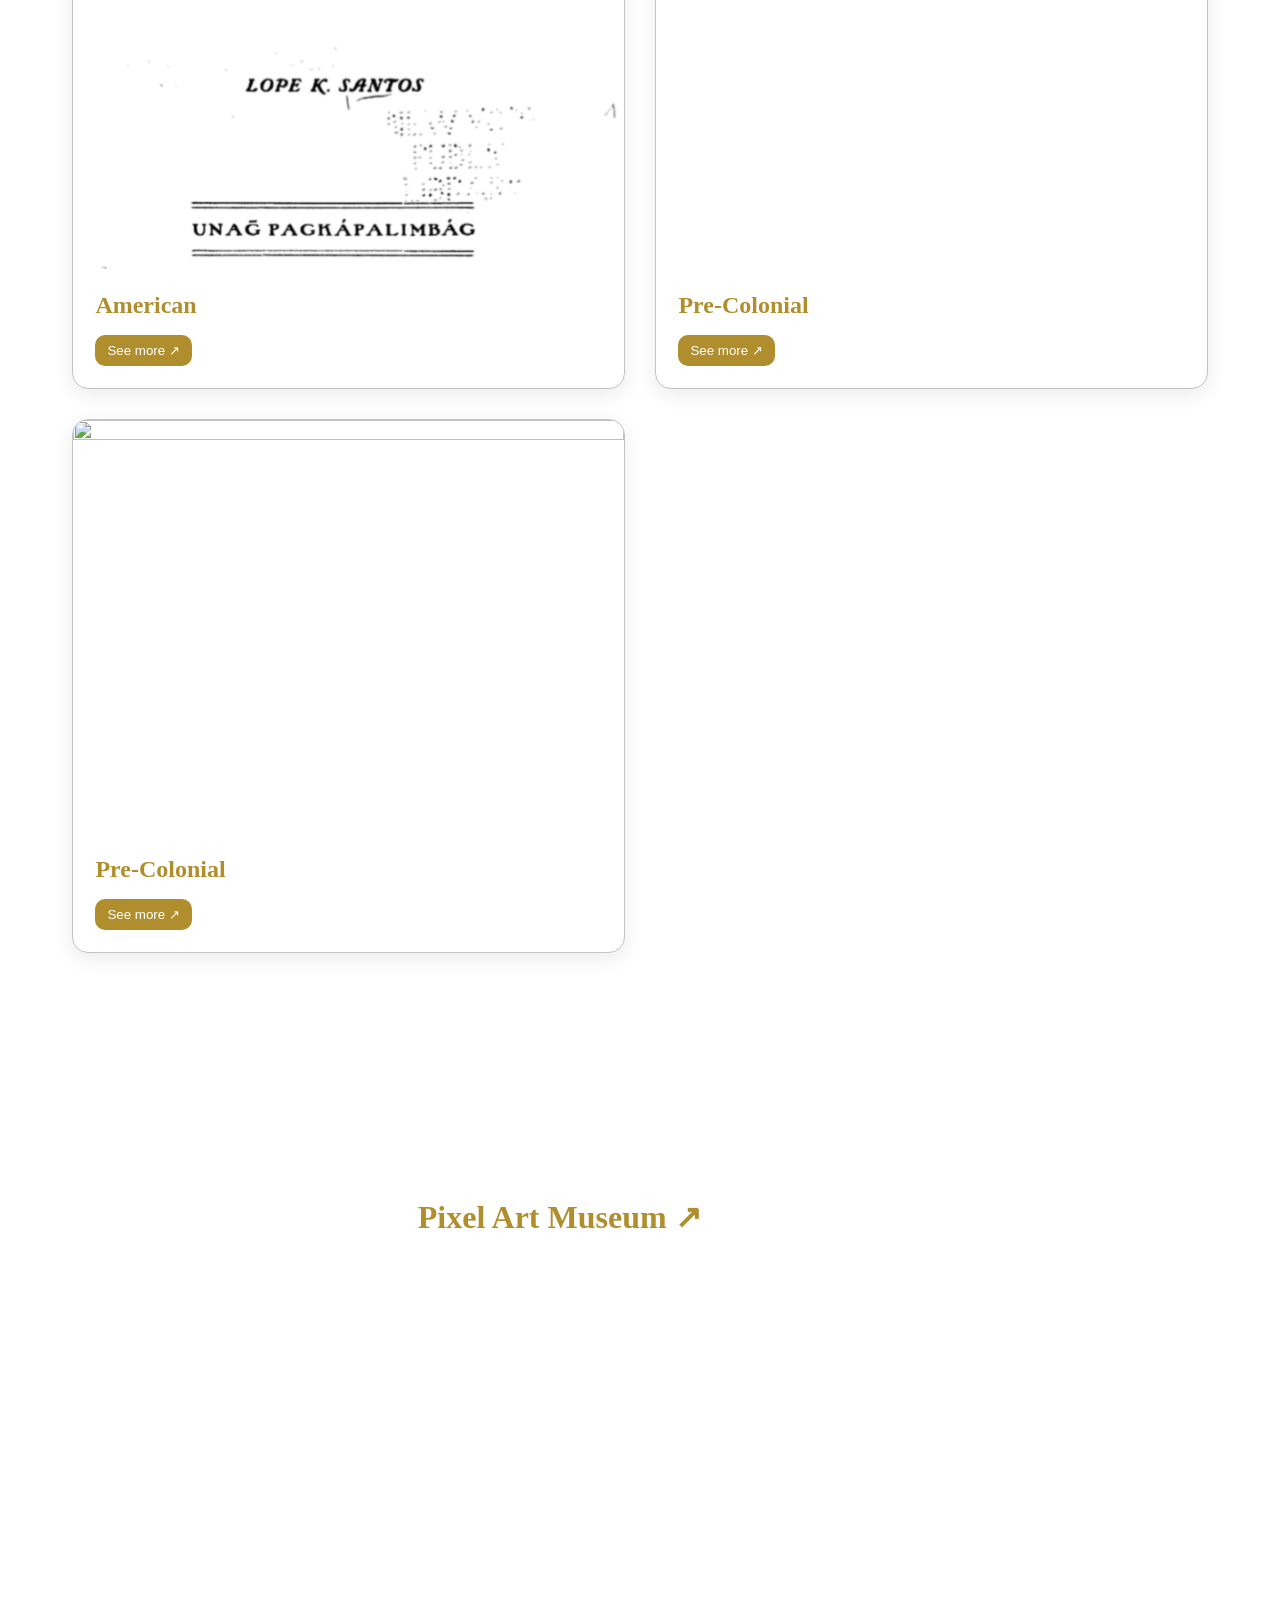
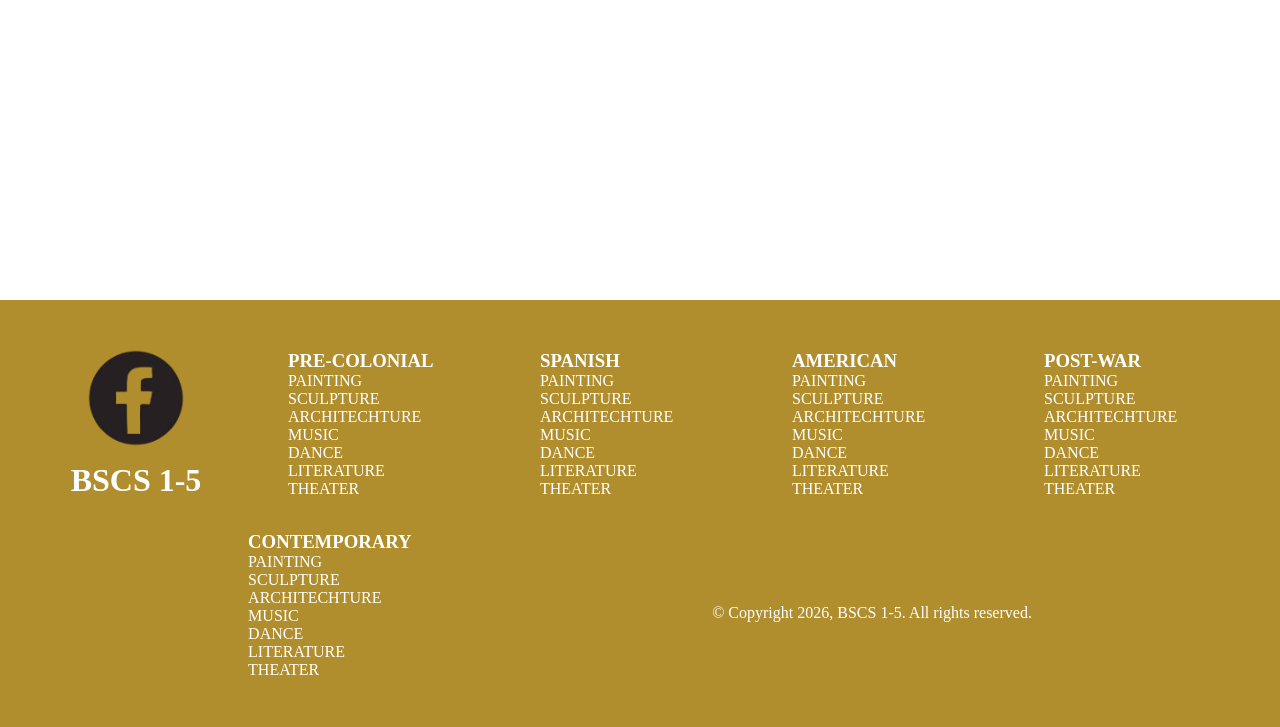
==== commit 7db2422a: "Merge pull request #2 from Naourr/louie-american Louie american" ====
--- a/index.html
+++ b/index.html
@@ -19,7 +19,7 @@
             <div class="nav-lower row">
                 <a href="#">Pre-Colonial</a>
                 <a href="#">Spanish</a>
-                <a href="#">American</a>
+                <a href="era-pages/american.html">American</a>
                 <a href="#">Post-War</a>
                 <a href="#">Contemporary</a>
             </div>
@@ -30,7 +30,7 @@
 
         <header class="col">
             <div class="banner">
-                <img src="/assets/images/pre-colonial/LITERATURE/baybayin.jpg">
+                <img src="/assets/images/pre-colonial/lit/baybayin.jpg">
             </div>
             <div class="textbox col">
                 <h1>Philippine Arts per Era</h1>
@@ -43,7 +43,7 @@
             <article class="era-card col" id="pre-colonial">
                 <a class="card-link" href="/era-pages/pre-colonial.html"></a>
                 <div class="picture-window">
-                    <img src="/assets/images/pre-colonial/LITERATURE/baybayin.jpg">
+                    <img src="/assets/images/pre-colonial/lit/baybayin.jpg">
                 </div> 
                 <div class="textbox col">
                     <h3>Pre-Colonial</h3>
@@ -63,12 +63,12 @@
             </article>
 
             <article class="era-card col" id="american">
-                <a class="card-link" href="/era-pages/pre-colonial.html"></a>
+                <a class="card-link" href="/era-pages/american.html"></a>
                 <div class="picture-window">
-                    <img src="/assets/images/birds/owl.jpg">
+                    <img src="/assets/images/american/literature/2.Banaag at Sikat.png">
                 </div> 
                 <div class="textbox col">
-                    <h3>Pre-Colonial</h3>
+                    <h3>American</h3>
                     <button onclick="window.location.href='/era-pages/pre-colonial.html'">See more ↗</button>
                 </div>
             </article>
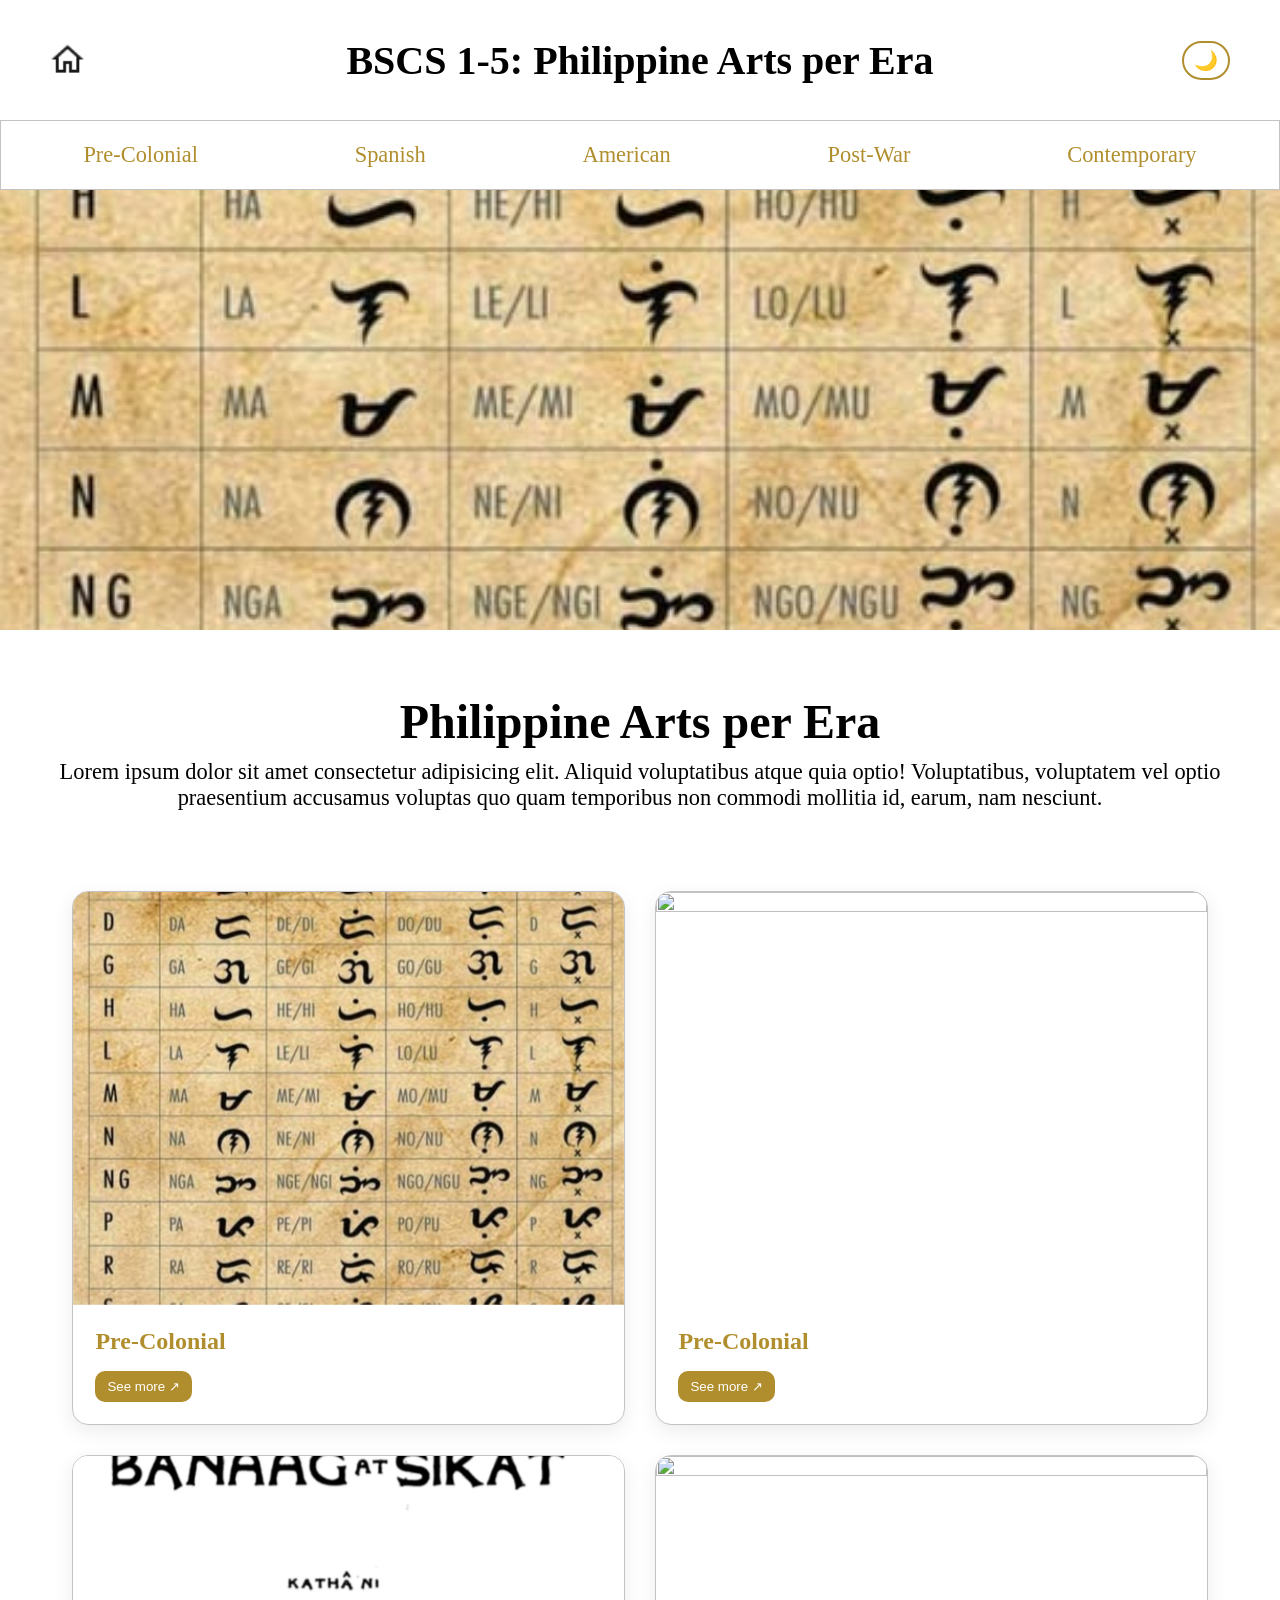
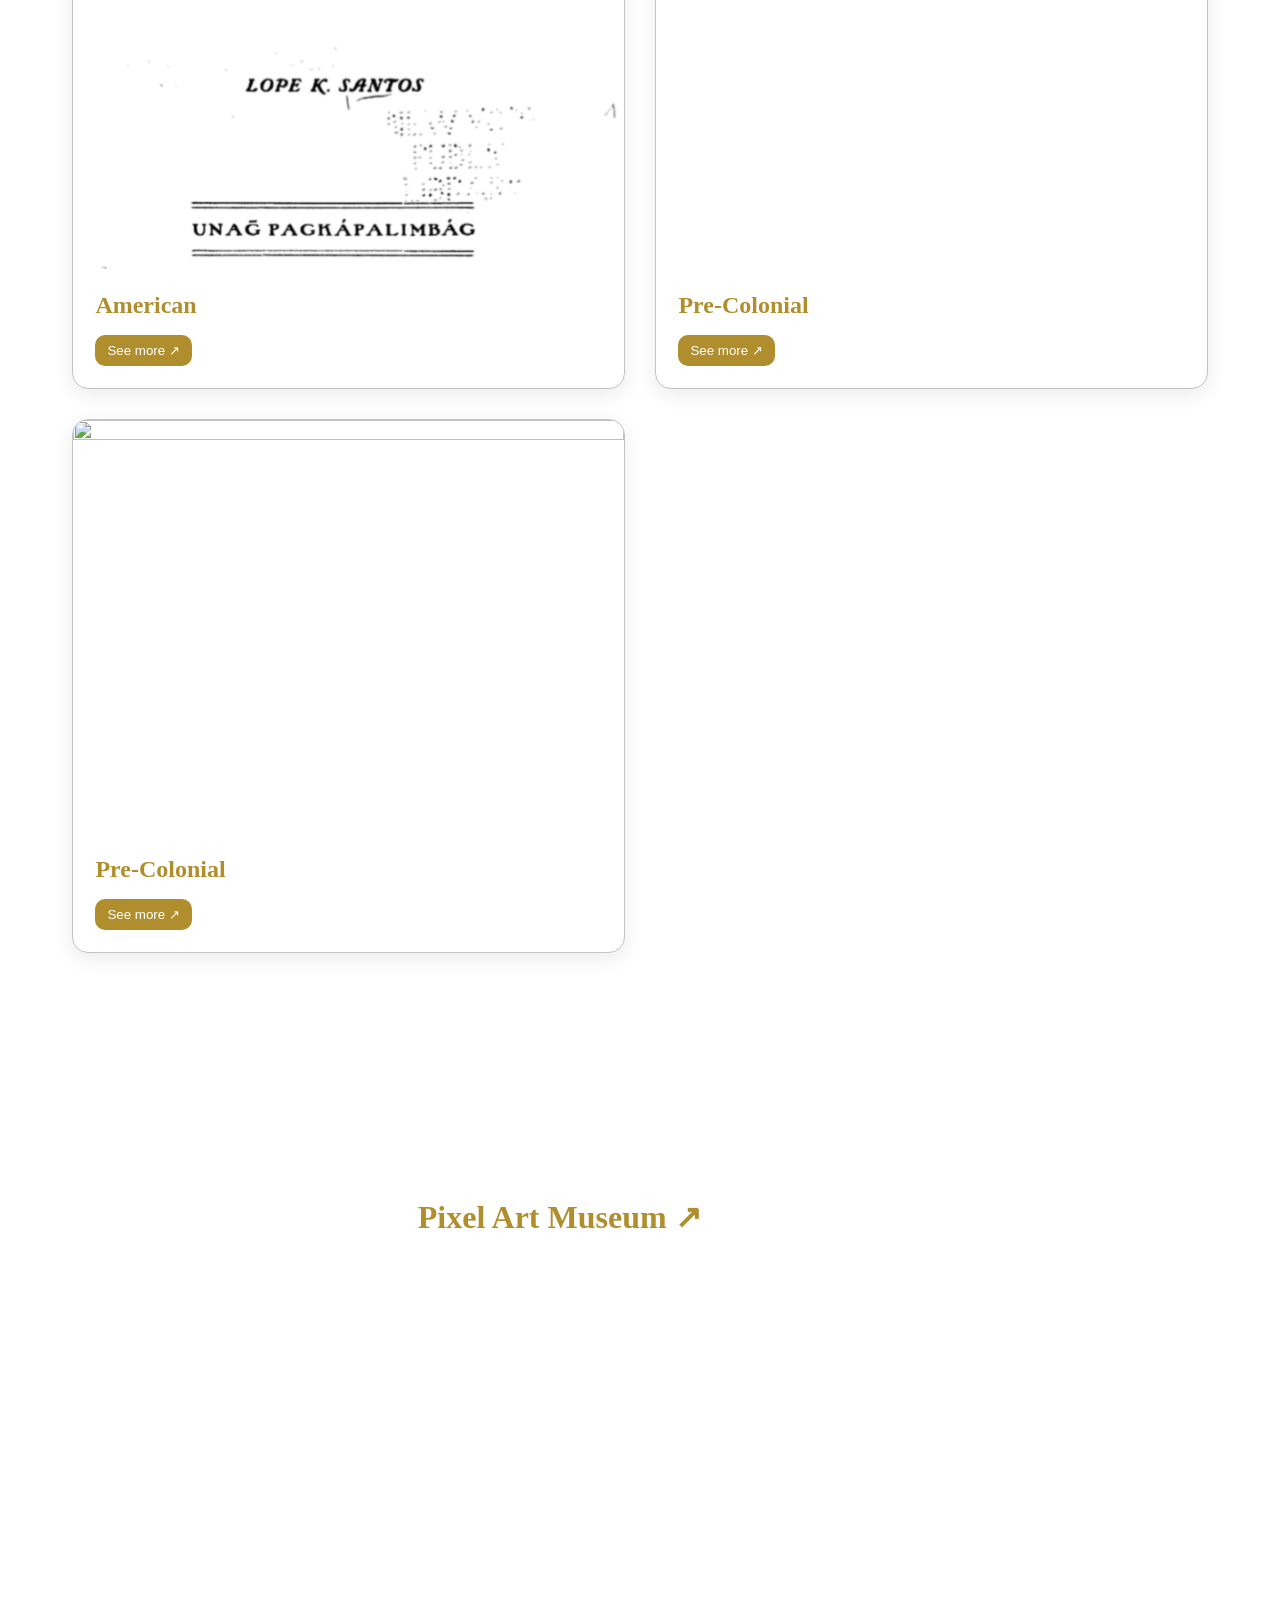
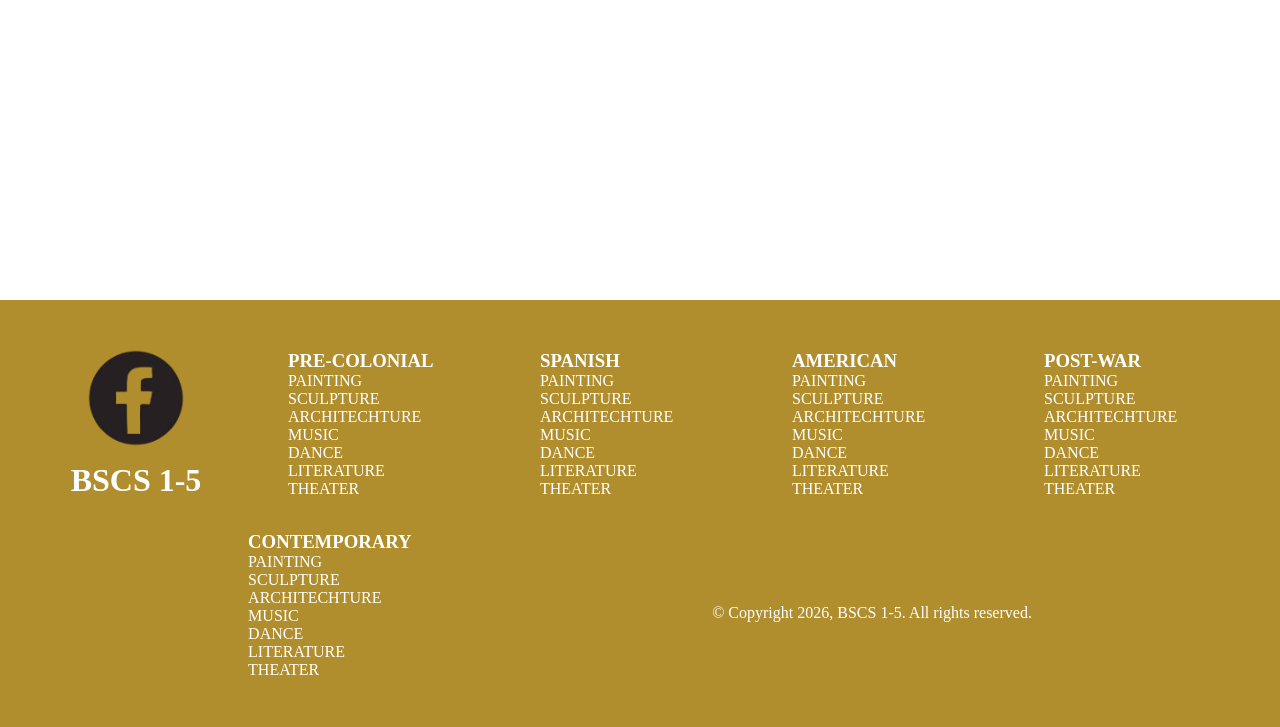
==== commit bd5386d3: "Merge pull request #3 from Naourr/pre-col Pre col" ====
--- a/index.html
+++ b/index.html
@@ -30,7 +30,7 @@
 
         <header class="col">
             <div class="banner">
-                <img src="/assets/images/pre-colonial/lit/baybayin.jpg">
+                <img src="/assets/images/pre-colonial/LITERATURE/baybayin.jpg">
             </div>
             <div class="textbox col">
                 <h1>Philippine Arts per Era</h1>
@@ -43,7 +43,7 @@
             <article class="era-card col" id="pre-colonial">
                 <a class="card-link" href="/era-pages/pre-colonial.html"></a>
                 <div class="picture-window">
-                    <img src="/assets/images/pre-colonial/lit/baybayin.jpg">
+                    <img src="/assets/images/pre-colonial/LITERATURE/baybayin.jpg">
                 </div> 
                 <div class="textbox col">
                     <h3>Pre-Colonial</h3>
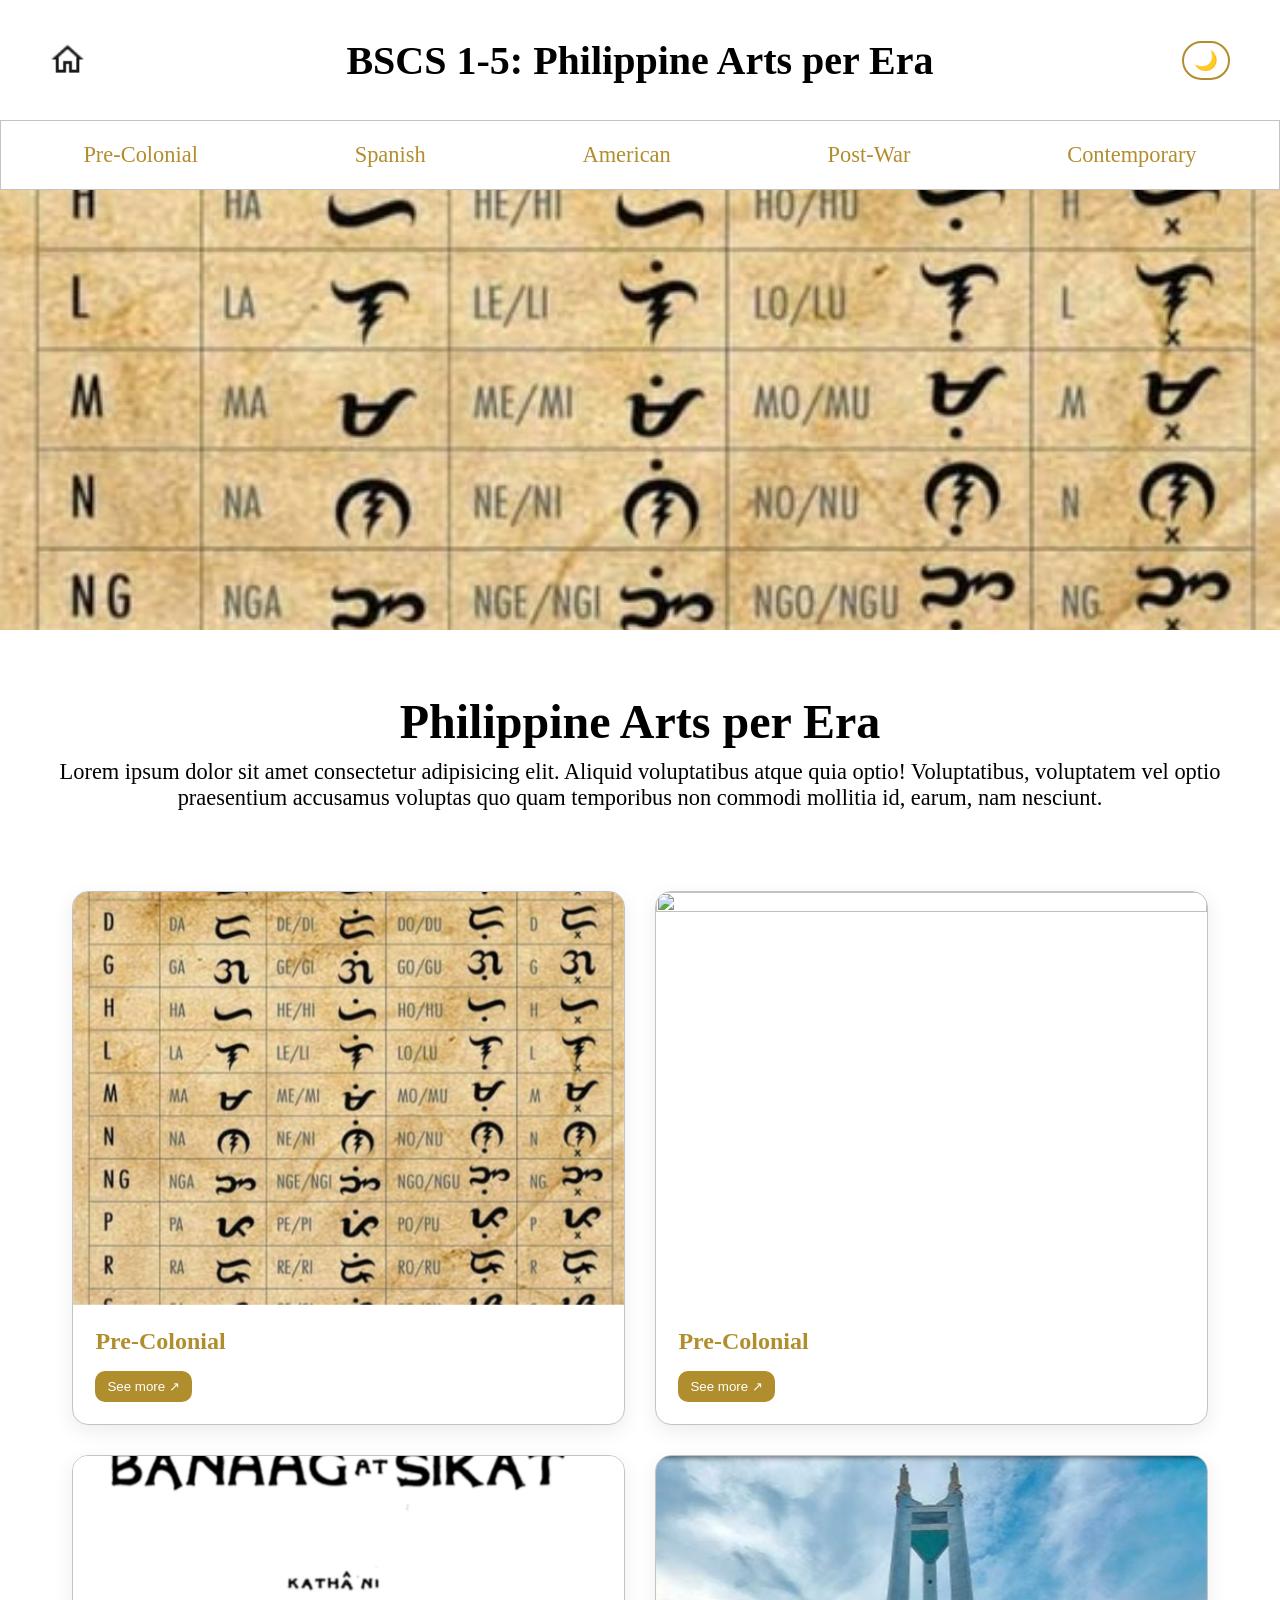
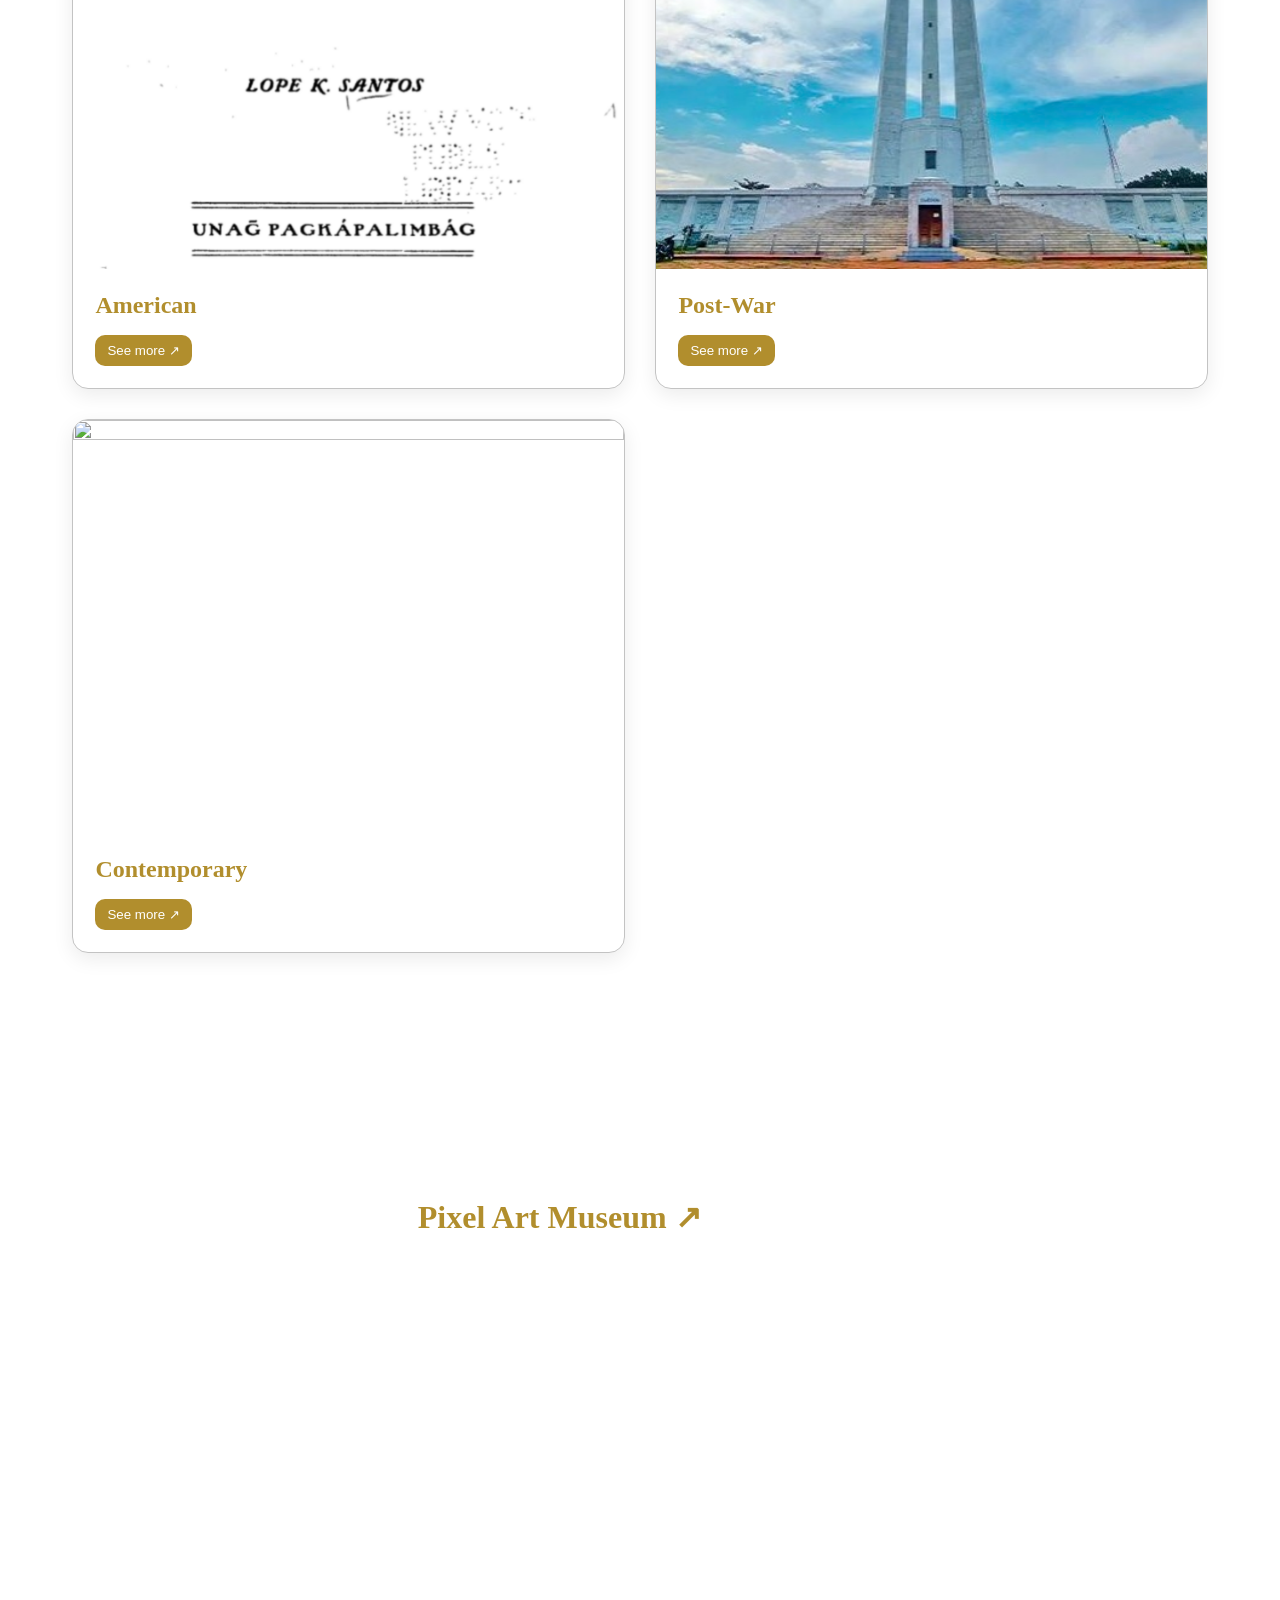
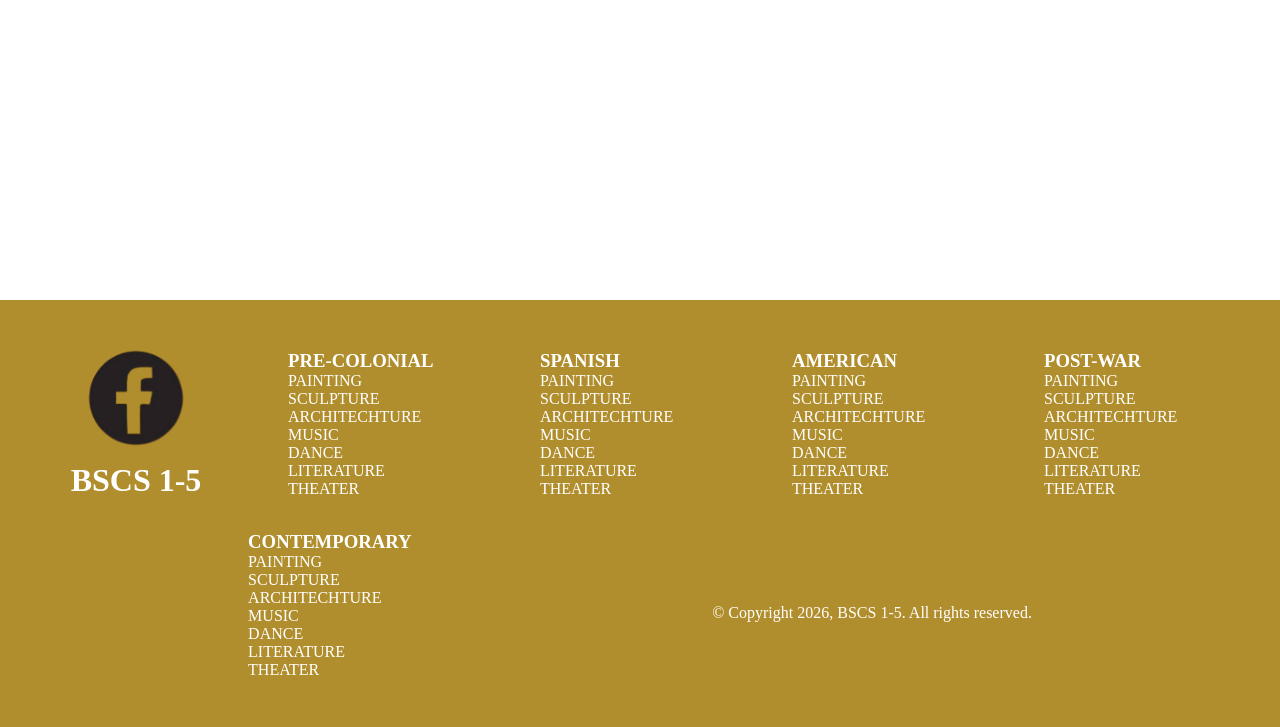
==== commit 99e3d482: "fix post war links" ====
--- a/index.html
+++ b/index.html
@@ -19,7 +19,7 @@
             <div class="nav-lower row">
                 <a href="#">Pre-Colonial</a>
                 <a href="#">Spanish</a>
-                <a href="era-pages/american.html">American</a>
+                <a href="#">American</a>
                 <a href="#">Post-War</a>
                 <a href="#">Contemporary</a>
             </div>
@@ -39,7 +39,6 @@
         </header>
 
         <section id="era-board">               
-
             <article class="era-card col" id="pre-colonial">
                 <a class="card-link" href="/era-pages/pre-colonial.html"></a>
                 <div class="picture-window">
@@ -47,10 +46,9 @@
                 </div> 
                 <div class="textbox col">
                     <h3>Pre-Colonial</h3>
-                    <button onclick="window.location.href='/era-pages/pre-colonial.html'">See more ↗</button>
+                    <button>See more ↗</button>
                 </div>
             </article>
-
             <article class="era-card col" id="spanish">
                 <a class="card-link" href="/era-pages/pre-colonial.html"></a>
                 <div class="picture-window">
@@ -58,10 +56,9 @@
                 </div> 
                 <div class="textbox col">
                     <h3>Pre-Colonial</h3>
-                    <button onclick="window.location.href='/era-pages/pre-colonial.html'">See more ↗</button>
+                    <button>See more ↗</button>
                 </div>
             </article>
-
             <article class="era-card col" id="american">
                 <a class="card-link" href="/era-pages/american.html"></a>
                 <div class="picture-window">
@@ -69,32 +66,29 @@
                 </div> 
                 <div class="textbox col">
                     <h3>American</h3>
-                    <button onclick="window.location.href='/era-pages/pre-colonial.html'">See more ↗</button>
+                    <button>See more ↗</button>
                 </div>
             </article>
-
             <article class="era-card col" id="post-war">
-                <a class="card-link" href="/era-pages/pre-colonial.html"></a>
+                <a class="card-link" href="/era-pages/post-war.html"></a>
                 <div class="picture-window">
-                    <img src="/assets/images/birds/owl.jpg">
+                    <img src="/assets/images/post-war/architecture/Quezon Memorial Shrine.JPG">
                 </div> 
                 <div class="textbox col">
-                    <h3>Pre-Colonial</h3>
-                    <button onclick="window.location.href='/era-pages/pre-colonial.html'">See more ↗</button>
+                    <h3>Post-War</h3>
+                    <button>See more ↗</button>
                 </div>
             </article>
-
             <article class="era-card col" id="contemporary">
-                <a class="card-link" href="/era-pages/pre-colonial.html"></a>
+                <a class="card-link" href="/era-pages/contemporary.html"></a>
                 <div class="picture-window">
-                    <img src="/assets/images/birds/owl.jpg">
+                    <img src="/assets/CONTEMPORARY/Theater/ANG HULING EL BIMBO THE MUSICAL.jpg">
                 </div> 
                 <div class="textbox col">
-                    <h3>Pre-Colonial</h3>
-                    <button onclick="window.location.href='/era-pages/pre-colonial.html'">See more ↗</button>
+                    <h3>Contemporary</h3>
+                    <button>See more ↗</button>
                 </div>
             </article>
-
         </section>
 
         <section id="bonus-content">
@@ -103,21 +97,16 @@
                 <p>Other museums created by our section.</p>
             </div>
             <div class="bonus-div col">
-
                 <div class="bonus-details">
                     <a href="https://han-nah.netlify.app/" target="_blank">
                         <h3>Pixel Art Museum ↗<span> By Ralph Perey </span> </h3>
-                        
                     </a>
-                    
                 </div>
-                
                 <iframe src="https://han-nah.netlify.app/" frameborder="0"></iframe>
-
             </div>
         </section>
+    </main>
 
-    </main>
     <footer>
         <div class="col">
             <a href="https://www.facebook.com/profile.php?id=61581156080257" target="_blank" class="FB">
